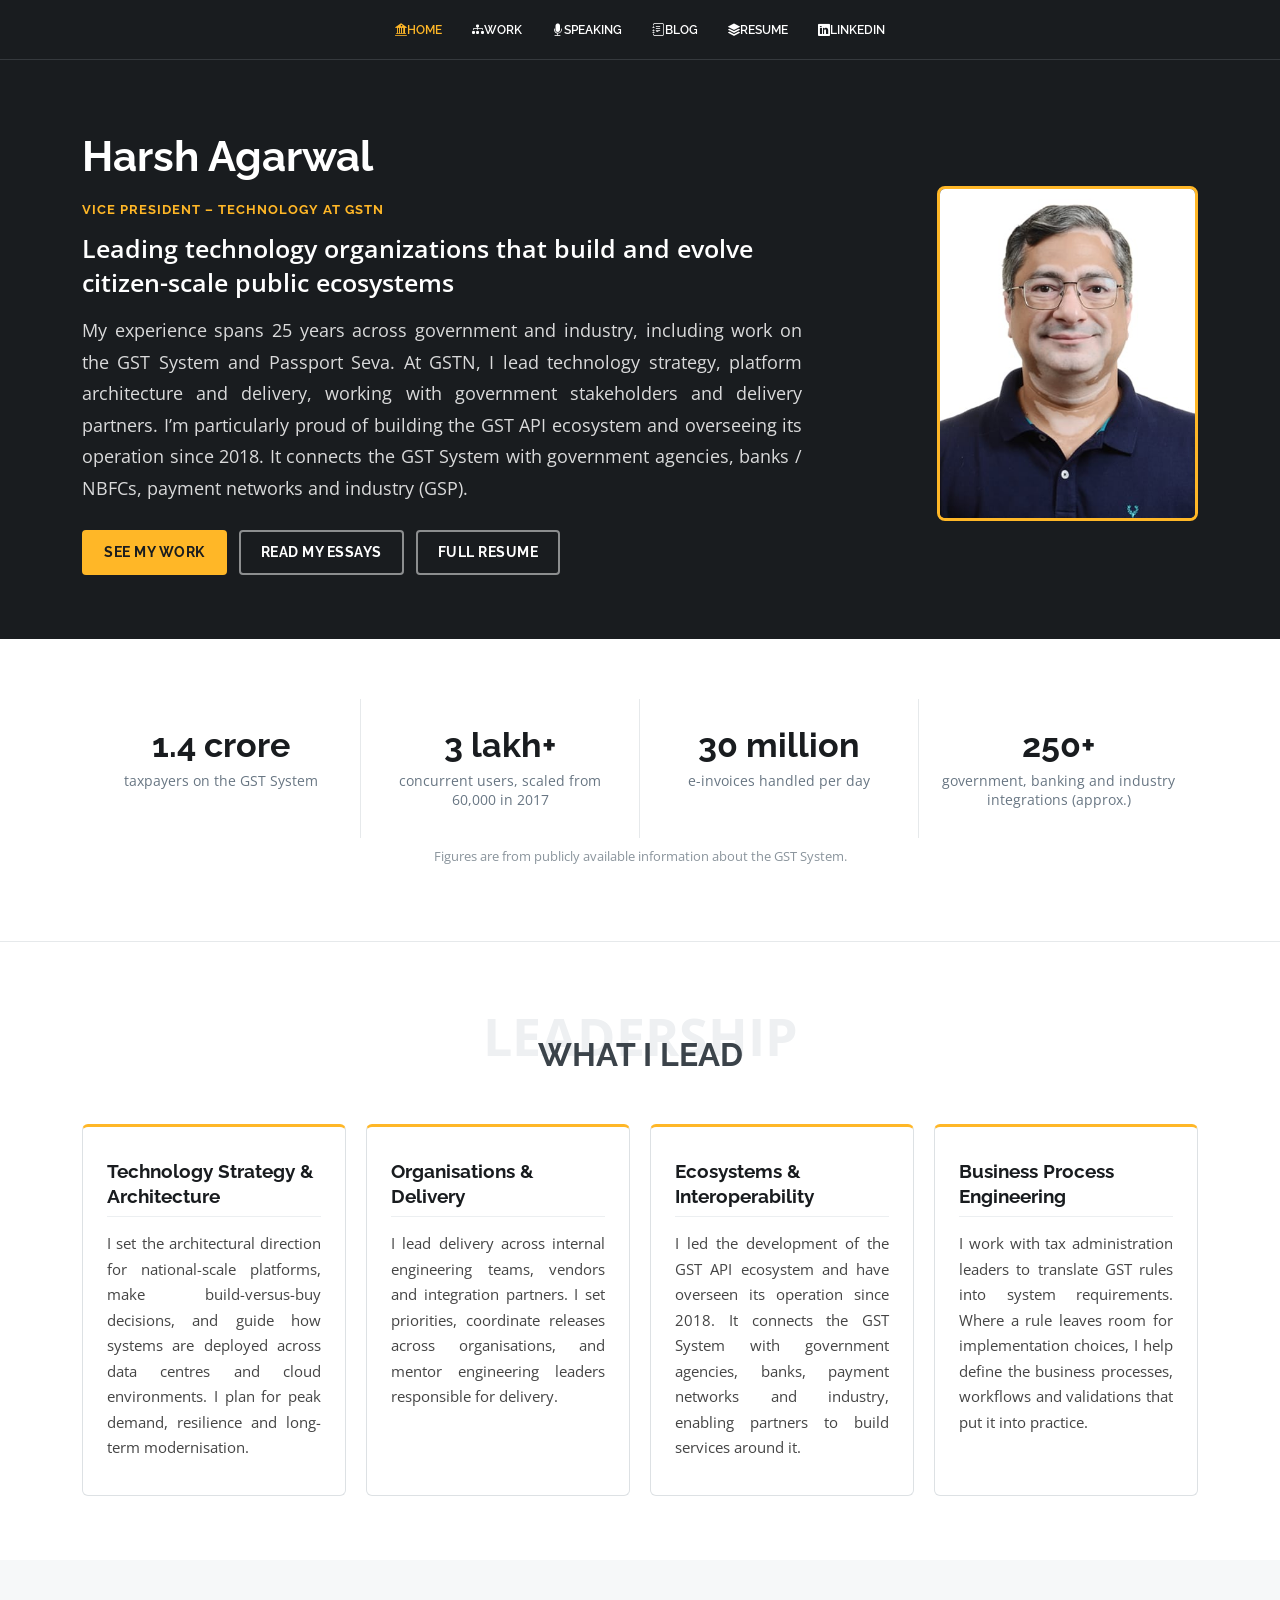
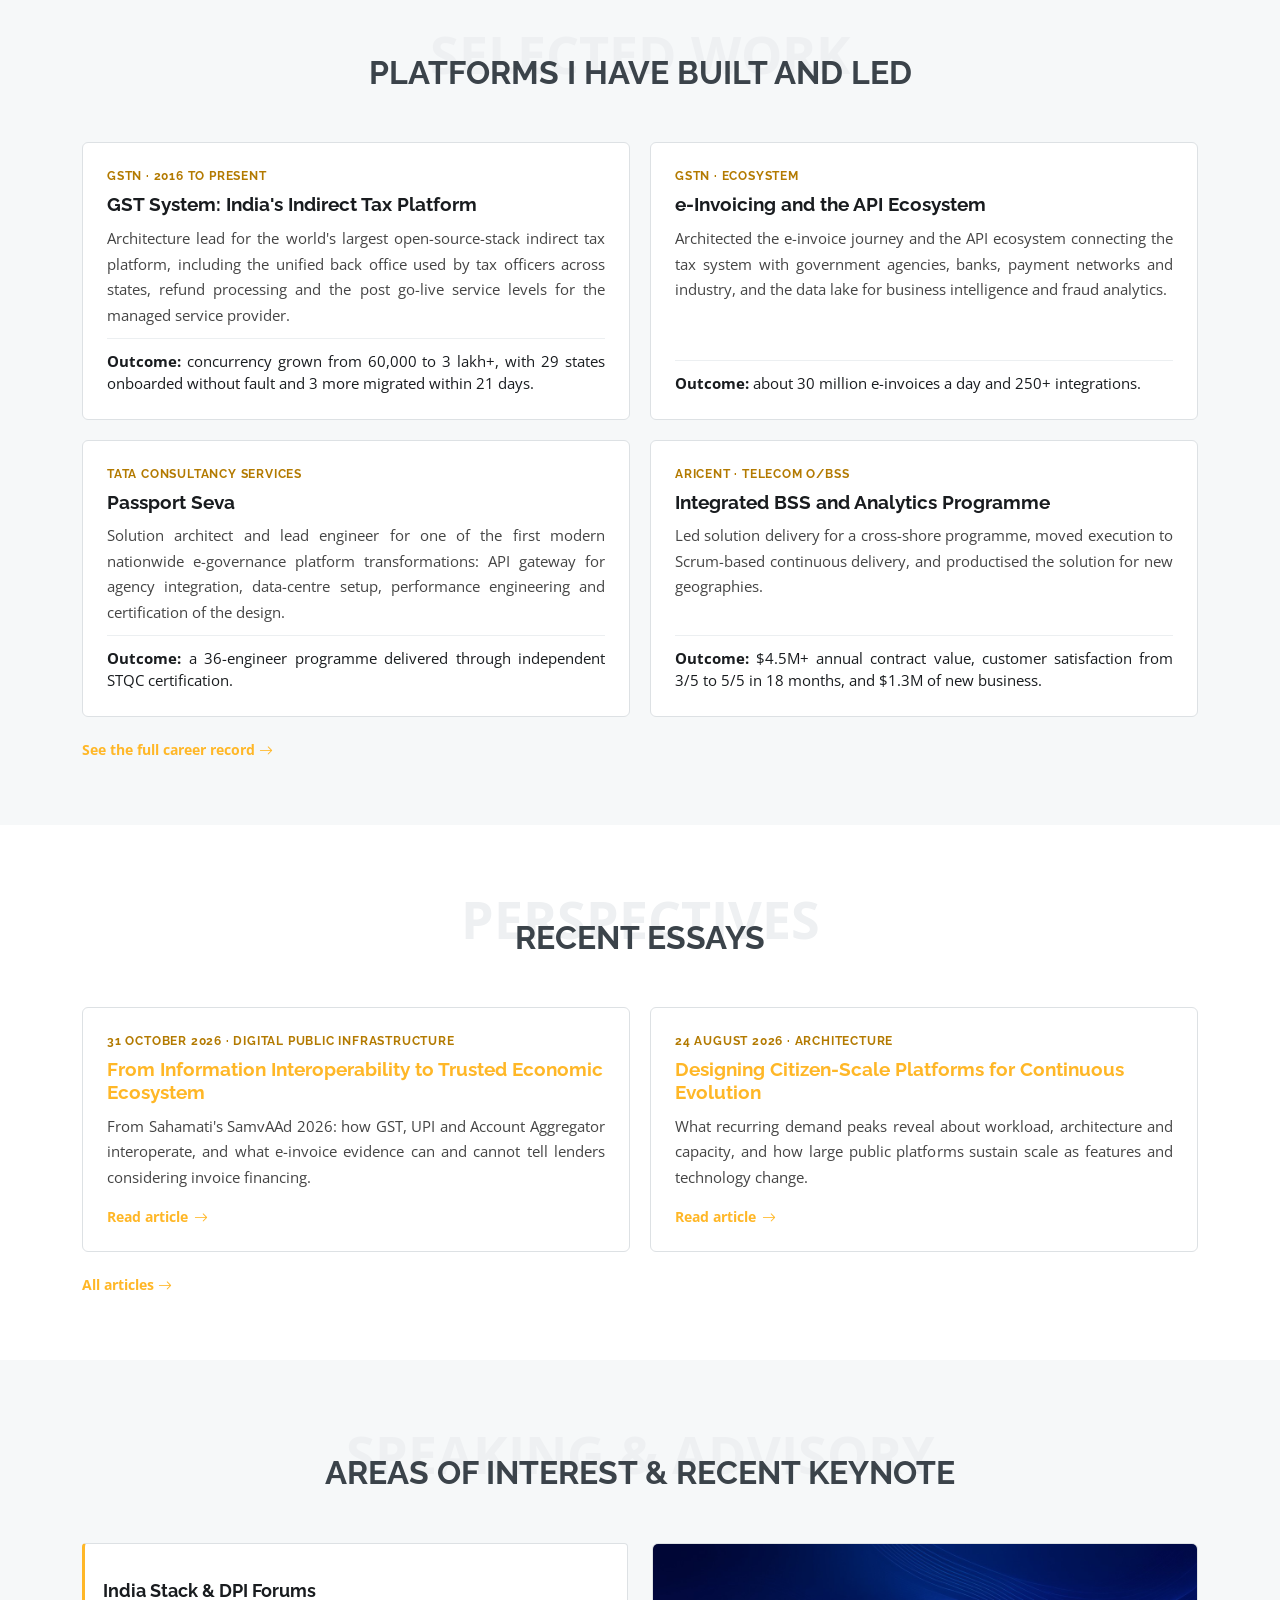
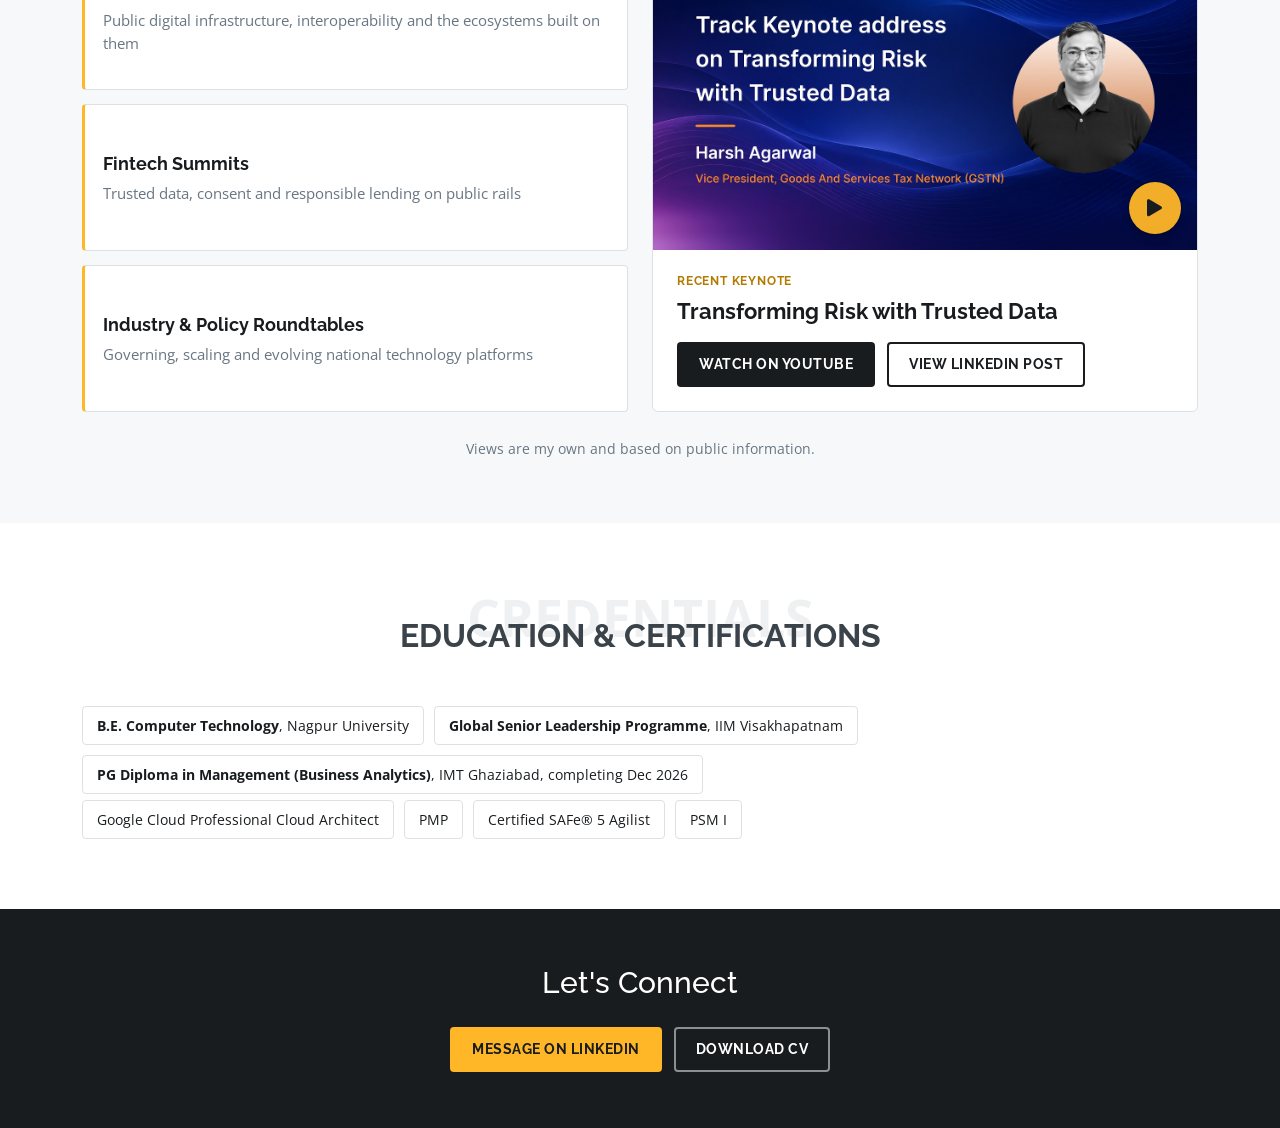
==== index.html @ e11f8b70 "Revise professional experience descriptions in index.html Updated the content in the HTML file to pr" ====
<!DOCTYPE html>
<html lang="en">

<head>
  <!-- Global site tag (gtag.js) - Google Analytics -->
  <script async src="https://www.googletagmanager.com/gtag/js?id=G-HFSNNCBM1D"></script>
  <script>
    window.dataLayer = window.dataLayer || [];
    function gtag(){dataLayer.push(arguments);}
    gtag('js', new Date());

    gtag('config', 'G-HFSNNCBM1D');
  </script>
  <meta name="google-site-verification" content="jV1hN1hH0EKO9pUUoB0-pTaVpTLdZjzAgl80Vk6x5x0" />
  <meta charset="utf-8">
  <meta content="width=device-width, initial-scale=1.0" name="viewport">

  <title>Harsh Agarwal | Citizen-Scale Technology Leadership</title>
  <meta name="description" content="Harsh Agarwal has 25 years of experience across government and industry and leads technology organizations that build and evolve citizen-scale public ecosystems.">
  <meta name="keywords" content="Harsh Agarwal, technology executive, CTO, CIO, digital public infrastructure architect, India DPI, GSTN, GST system, e-invoice, enterprise architecture, e-governance, fintech ecosystems, citizen scale platforms">
  <meta name="author" content="Harsh Agarwal">
  <meta name="robots" content="index, follow, max-image-preview:large">
  <meta name="googlebot" content="index, follow, max-image-preview:large">
  <meta name="application-name" content="Harsh Agarwal">
  <meta name="theme-color" content="#191c1f">
  <link rel="canonical" href="https://agrharsh.com/">
  <link rel="sitemap" type="application/xml" href="https://agrharsh.com/sitemap.xml">
  <meta property="og:type" content="profile">
  <meta property="og:site_name" content="Harsh Agarwal">
  <meta property="og:locale" content="en_IN">
  <meta property="og:title" content="Harsh Agarwal | Citizen-Scale Technology Leadership">
  <meta property="og:description" content="Harsh Agarwal has 25 years of experience across government and industry and leads technology organizations that build and evolve citizen-scale public ecosystems.">
  <meta property="og:url" content="https://agrharsh.com/">
  <meta property="og:image" content="https://agrharsh.com/assets/img/og-home.png">
  <meta property="og:image:secure_url" content="https://agrharsh.com/assets/img/og-home.png">
  <meta property="og:image:type" content="image/png">
  <meta property="og:image:width" content="1200">
  <meta property="og:image:height" content="630">
  <meta property="og:image:alt" content="Harsh Agarwal, technology executive and Digital Public Infrastructure architect">
  <meta property="profile:first_name" content="Harsh">
  <meta property="profile:last_name" content="Agarwal">
  <meta name="twitter:card" content="summary_large_image">
  <meta name="twitter:title" content="Harsh Agarwal | Citizen-Scale Technology Leadership">
  <meta name="twitter:description" content="Harsh Agarwal has 25 years of experience across government and industry and leads technology organizations that build and evolve citizen-scale public ecosystems.">
  <meta name="twitter:image" content="https://agrharsh.com/assets/img/og-home.png">
  <meta name="twitter:image:alt" content="Harsh Agarwal, technology executive and Digital Public Infrastructure architect">

  <!-- Favicons -->
  <link href="assets/img/favicon.ico" rel="icon">
  <link href="assets/img/apple-touch-icon.png" rel="apple-touch-icon">

  <!-- Google Fonts -->
  <link rel="preconnect" href="https://fonts.googleapis.com">
  <link rel="preconnect" href="https://fonts.gstatic.com" crossorigin>
  <link href="https://fonts.googleapis.com/css?family=Open+Sans:300,300i,400,400i,600,600i,700,700i|Raleway:300,300i,400,400i,500,500i,600,600i,700,700i" rel="stylesheet">

  <!-- Vendor CSS Files -->
  <link href="assets/vendor/bootstrap/css/bootstrap.min.css" rel="stylesheet">
  <link href="assets/vendor/bootstrap-icons/bootstrap-icons.css" rel="stylesheet">
  <link href="assets/vendor/boxicons/css/boxicons.min.css" rel="stylesheet">

  <!-- Main CSS -->
  <link href="assets/css/style.css?v=20261125" rel="stylesheet">
  <link href="assets/css/home.css?v=8" rel="stylesheet">
  <script type="application/ld+json">
    {
      "@context": "https://schema.org",
      "@graph": [
        {
          "@type": "WebSite",
          "@id": "https://agrharsh.com/#website",
          "url": "https://agrharsh.com/",
          "name": "Harsh Agarwal",
          "inLanguage": "en-IN",
          "publisher": { "@id": "https://agrharsh.com/#person" }
        },
        {
          "@type": "ProfilePage",
          "@id": "https://agrharsh.com/#profile",
          "url": "https://agrharsh.com/",
          "name": "Harsh Agarwal",
          "description": "Profile of Harsh Agarwal, a technology executive with 25 years of experience leading architecture, delivery and teams for citizen-scale Digital Public Infrastructure in India.",
          "dateModified": "2026-11-25",
          "inLanguage": "en-IN",
          "isPartOf": { "@id": "https://agrharsh.com/#website" },
          "mainEntity": { "@id": "https://agrharsh.com/#person" },
          "hasPart": [
            {
              "@type": "Blog",
              "@id": "https://agrharsh.com/blog/#blog",
              "url": "https://agrharsh.com/blog/",
              "name": "Harsh Agarwal Blog"
            },
            {
              "@type": "BlogPosting",
              "@id": "https://agrharsh.com/blog/articles/designing-citizen-scale-platforms-for-continuous-evolution.html#article",
              "url": "https://agrharsh.com/blog/articles/designing-citizen-scale-platforms-for-continuous-evolution.html",
              "headline": "Designing Citizen-Scale Platforms for Continuous Evolution",
              "datePublished": "2026-08-24"
            },
            {
              "@type": "BlogPosting",
              "@id": "https://agrharsh.com/blog/articles/from-information-interoperability-to-trusted-economic-ecosystem.html#article",
              "url": "https://agrharsh.com/blog/articles/from-information-interoperability-to-trusted-economic-ecosystem.html",
              "headline": "From Information Interoperability to Trusted Economic Ecosystem",
              "datePublished": "2026-10-31"
            }
          ]
        },
        {
          "@type": "Person",
          "@id": "https://agrharsh.com/#person",
          "name": "Harsh Agarwal",
          "url": "https://agrharsh.com/",
          "image": {
            "@type": "ImageObject",
            "url": "https://agrharsh.com/assets/img/me.jpeg",
            "width": 413,
            "height": 531,
            "caption": "Harsh Agarwal"
          },
          "description": "Technology executive with 25 years of experience leading architecture, delivery and teams for citizen-scale digital platforms across government and industry.",
          "jobTitle": "Vice President – Technology",
          "worksFor": {
            "@type": "Organization",
            "name": "Goods & Services Tax Network",
            "alternateName": "GSTN",
            "url": "https://www.gstn.org.in/"
          },
          "alumniOf": [
            { "@type": "CollegeOrUniversity", "name": "Nagpur University" },
            { "@type": "CollegeOrUniversity", "name": "Indian Institute of Management Visakhapatnam" },
            { "@type": "CollegeOrUniversity", "name": "IMT Ghaziabad" }
          ],
          "hasCredential": [
            {
              "@type": "EducationalOccupationalCredential",
              "name": "Google Cloud Professional Cloud Architect",
              "credentialCategory": "GCP Certification",
              "url": "https://www.credly.com/badges/0a3067a6-04e5-440b-b5cb-457e991f5842/public_url",
              "offeredBy": { "@type": "Organization", "name": "Google Cloud" }
            },
            {
              "@type": "EducationalOccupationalCredential",
              "name": "Project Management Professional (PMP)",
              "credentialCategory": "PMP",
              "url": "https://www.credly.com/badges/a3808356-f002-4a1e-8a4f-1cce9e197a80/public_url",
              "offeredBy": { "@type": "Organization", "name": "Project Management Institute" }
            },
            {
              "@type": "EducationalOccupationalCredential",
              "name": "Certified SAFe® 5 Agilist",
              "credentialCategory": "Agile Certification",
              "url": "https://www.credly.com/badges/f851118b-75d4-4549-b474-63e69c4ef5f3/public_url",
              "offeredBy": { "@type": "Organization", "name": "Scaled Agile, Inc." }
            },
            {
              "@type": "EducationalOccupationalCredential",
              "name": "Professional Scrum Master I (PSM I)",
              "credentialCategory": "Scrum Certification",
              "url": "https://www.credly.com/badges/6e5c15e1-1630-4870-baac-287c17f6ede9/public_url",
              "offeredBy": { "@type": "Organization", "name": "Scrum.org" }
            }
          ],
          "sameAs": [
            "https://www.linkedin.com/in/agrharsh"
          ],
          "knowsAbout": [
            "Digital Public Infrastructure",
            "India DPI",
            "Technology leadership",
            "Enterprise architecture",
            "e-Governance",
            "Citizen-scale platforms",
            "Enterprise interoperability",
            "GST system architecture",
            "e-Invoicing",
            "Account Aggregator and fintech ecosystems",
            "Government digital transformation",
            "API ecosystems",
            "Technical delivery leadership"
          ]
        }
      ]
    }
  </script>
</head>

<body class="hm-page hm-home">

  <!-- ======= Header ======= -->
  <header id="header" class="sticky-top d-flex justify-content-center align-items-center header-scrolled">
    <nav id="navbar" class="navbar" aria-label="Primary">
      <div class="hm-header-identity">
        <strong>Harsh Agarwal</strong>
        <span>Vice President &ndash; Technology at GSTN</span>
      </div>
      <button class="hm-menu-toggle" type="button" aria-label="Navigation menu" aria-controls="hm-menu-links" aria-expanded="false">
        <span class="bi bi-list" aria-hidden="true"></span>
      </button>
      <ul id="hm-menu-links">
        <li><a class="bi bi-bank2 nav-link scrollto" title="Home" href="#top">Home</a></li>
        <li><a class="bi bi-diagram-3-fill nav-link scrollto" title="Selected work" href="#work">Work</a></li>
        <li><a class="bi bi-mic-fill nav-link scrollto" title="Speaking and advisory" href="#speaking">Speaking</a></li>
        <li><a class="bi bi-journal-text nav-link" title="Articles" href="blog/">Blog</a></li>
        <li><a class="bi bi-stack nav-link" title="Full resume" href="resume/">Resume</a></li>
        <li><a class="bi bi-linkedin nav-link" title="LinkedIn Profile" href="https://www.linkedin.com/in/agrharsh" target="_blank" rel="noopener noreferrer">LinkedIn</a></li>
      </ul>
    </nav>
  </header>

  <main id="main">

    <!-- ======= Hero ======= -->
    <section id="top" class="hm-hero">
      <div class="container">
        <div class="hm-hero-grid">
          <div class="hm-identity">
            <h1>Harsh Agarwal</h1>
            <p class="hm-eyebrow">Vice President &ndash; Technology at GSTN</p>
          </div>
          <img class="hm-photo" src="assets/img/me.jpeg" width="413" height="531" alt="Harsh Agarwal, technology executive and enterprise architect">
          <div class="hm-hero-copy">
            <p class="hm-positioning">Leading technology organizations that build and evolve citizen-scale public ecosystems</p>
            <p class="hm-lead">
              My experience spans 25 years across government and industry, including work on the GST System and Passport Seva. 
              At GSTN, I lead technology strategy, platform architecture and delivery, working with government stakeholders and delivery partners. 
              I’m particularly proud of building the GST API ecosystem and overseeing its operation since 2018. 
              It connects the GST System with government agencies, banks / NBFCs, payment networks and industry (GSP).
            </p>
            <div class="hm-cta">
              <a class="hm-btn hm-btn-primary" href="#work">See my work</a>
              <a class="hm-btn hm-btn-ghost" href="blog/">Read my essays</a>
              <a class="hm-btn hm-btn-ghost" href="resume/">Full resume</a>
            </div>
          </div>
        </div>
      </div>
    </section>

    <!-- ======= Proof metrics ======= -->
    <section class="hm-metrics" aria-label="Scale of the platform">
      <div class="container">
        <div class="hm-metric"><strong>1.4 crore</strong><span>taxpayers on the GST System</span></div>
        <div class="hm-metric"><strong>3 lakh+</strong><span>concurrent users, scaled from 60,000 in 2017</span></div>
        <div class="hm-metric"><strong>30 million</strong><span>e-invoices handled per day</span></div>
        <div class="hm-metric"><strong>250+</strong><span>government, banking and industry integrations (approx.)</span></div>
      </div>
      <p class="hm-note">Figures are from publicly available information about the GST System.</p>
    </section>

    <!-- ======= What I lead ======= -->
    <section id="lead" class="hm-section">
      <div class="container">
        <div class="section-title">
          <span>Leadership</span>
          <h2>What I Lead</h2>
        </div>
        <div class="hm-grid hm-grid-4">
          <div class="hm-card hm-pillar">
            <h3>Technology Strategy &amp; Architecture</h3>
            <p>
              I set the architectural direction for national-scale platforms, make build-versus-buy decisions, and guide how systems are deployed across data centres and cloud environments. I plan for peak demand, resilience and long-term modernisation.
            </p>
          </div>
          <div class="hm-card hm-pillar">
            <h3>Organisations &amp; Delivery</h3>
            <p>
              I lead delivery across internal engineering teams, vendors and integration partners. I set priorities, coordinate releases across organisations, and mentor engineering leaders responsible for delivery.
            </p>
          </div>
          <div class="hm-card hm-pillar">
            <h3>Ecosystems &amp; Interoperability</h3>
            <p>
              I led the development of the GST API ecosystem and have overseen its operation since 2018. It connects the GST System with government agencies, banks, payment networks and industry, enabling partners to build services around it.
            </p>
          </div>
          <div class="hm-card hm-pillar">
            <h3>Business Process Engineering</h3>
            <p>
              I work with tax administration leaders to translate GST rules into system requirements. Where a rule leaves room for implementation choices, I help define the business processes, workflows and validations that put it into practice.
            </p>
          </div>
        </div>
      </div>
    </section>

    <!-- ======= Selected work ======= -->
    <section id="work" class="hm-section alt">
      <div class="container">
        <div class="section-title">
          <span>Selected Work</span>
          <h2>Platforms I Have Built and Led</h2>
        </div>
        <div class="hm-grid hm-grid-2">
          <article class="hm-card">
            <span class="hm-tag">GSTN &middot; 2016 to present</span>
            <h3>GST System: India's Indirect Tax Platform</h3>
            <p>Architecture lead for the world's largest open-source-stack indirect tax platform, including the unified back office used by tax officers across states, refund processing and the post go-live service levels for the managed service provider.</p>
            <div class="hm-outcome"><strong>Outcome:</strong> concurrency grown from 60,000 to 3 lakh+, with 29 states onboarded without fault and 3 more migrated within 21 days.</div>
          </article>
          <article class="hm-card">
            <span class="hm-tag">GSTN &middot; Ecosystem</span>
            <h3>e-Invoicing and the API Ecosystem</h3>
            <p>Architected the e-invoice journey and the API ecosystem connecting the tax system with government agencies, banks, payment networks and industry, and the data lake for business intelligence and fraud analytics.</p>
            <div class="hm-outcome"><strong>Outcome:</strong> about 30 million e-invoices a day and 250+ integrations.</div>
          </article>
          <article class="hm-card">
            <span class="hm-tag">Tata Consultancy Services</span>
            <h3>Passport Seva</h3>
            <p>Solution architect and lead engineer for one of the first modern nationwide e-governance platform transformations: API gateway for agency integration, data-centre setup, performance engineering and certification of the design.</p>
            <div class="hm-outcome"><strong>Outcome:</strong> a 36-engineer programme delivered through independent STQC certification.</div>
          </article>
          <article class="hm-card">
            <span class="hm-tag">Aricent &middot; Telecom O/BSS</span>
            <h3>Integrated BSS and Analytics Programme</h3>
            <p>Led solution delivery for a cross-shore programme, moved execution to Scrum-based continuous delivery, and productised the solution for new geographies.</p>
            <div class="hm-outcome"><strong>Outcome:</strong> $4.5M+ annual contract value, customer satisfaction from 3/5 to 5/5 in 18 months, and $1.3M of new business.</div>
          </article>
        </div>
        <a class="hm-more" href="resume/">See the full career record <i class="bi bi-arrow-right"></i></a>
      </div>
    </section>

    <!-- ======= Perspectives ======= -->
    <section id="perspectives" class="hm-section">
      <div class="container">
        <div class="section-title">
          <span>Perspectives</span>
          <h2>Recent Essays</h2>
        </div>
        <div class="hm-grid hm-grid-2">
          <article class="hm-card">
            <span class="hm-tag">31 October 2026 &middot; Digital Public Infrastructure</span>
            <h3><a href="blog/articles/from-information-interoperability-to-trusted-economic-ecosystem.html">From Information Interoperability to Trusted Economic Ecosystem</a></h3>
            <p>From Sahamati's SamvAAd 2026: how GST, UPI and Account Aggregator interoperate, and what e-invoice evidence can and cannot tell lenders considering invoice financing.</p>
            <a class="blog-read-more" href="blog/articles/from-information-interoperability-to-trusted-economic-ecosystem.html" aria-label="Read From Information Interoperability to Trusted Economic Ecosystem">Read article <i class="bi bi-arrow-right"></i></a>
          </article>
          <article class="hm-card">
            <span class="hm-tag">24 August 2026 &middot; Architecture</span>
            <h3><a href="blog/articles/designing-citizen-scale-platforms-for-continuous-evolution.html">Designing Citizen-Scale Platforms for Continuous Evolution</a></h3>
            <p>What recurring demand peaks reveal about workload, architecture and capacity, and how large public platforms sustain scale as features and technology change.</p>
            <a class="blog-read-more" href="blog/articles/designing-citizen-scale-platforms-for-continuous-evolution.html" aria-label="Read Designing Citizen-Scale Platforms for Continuous Evolution">Read article <i class="bi bi-arrow-right"></i></a>
          </article>
        </div>
        <a class="hm-more" href="blog/">All articles <i class="bi bi-arrow-right"></i></a>
      </div>
    </section>

    <!-- ======= Speaking ======= -->
    <section id="speaking" class="hm-section alt">
      <div class="container">
        <div class="section-title">
          <span>Speaking &amp; Advisory</span>
          <h2>Areas of Interest &amp; Recent Keynote</h2>
        </div>
        <div class="row hm-speak-row">
          <div class="col-lg-6 mb-4 mb-lg-0">
            <ul class="hm-topics">
              <li><strong>India Stack &amp; DPI Forums</strong><small>Public digital infrastructure, interoperability and the ecosystems built on them</small></li>
              <li><strong>Fintech Summits</strong><small>Trusted data, consent and responsible lending on public rails</small></li>
              <li><strong>Industry &amp; Policy Roundtables</strong><small>Governing, scaling and evolving national technology platforms</small></li>
            </ul>
          </div>
          <div class="col-lg-6">
            <article class="hm-feature">
              <a class="hm-feature-thumb" href="https://youtu.be/COU5Mw4KwME" target="_blank" rel="noopener noreferrer" aria-label="Watch the keynote on YouTube">
                <img src="assets/img/keynote-transforming-risk-trusted-data.jpg" width="1280" height="720" loading="lazy" alt="Track keynote address on Transforming Risk with Trusted Data, Harsh Agarwal, Vice President, GSTN">
                <span class="hm-play" aria-hidden="true"><i class="bi bi-play-fill"></i></span>
              </a>
              <div class="hm-feature-body">
                <span class="hm-tag">Recent Keynote</span>
                <h3>Transforming Risk with Trusted Data</h3>
                <div class="hm-cta hm-cta-left">
                  <a class="hm-btn hm-btn-dark" href="https://youtu.be/COU5Mw4KwME" target="_blank" rel="noopener noreferrer">Watch on YouTube</a>
                  <a class="hm-btn hm-btn-outline" href="https://lnkd.in/p/gJVEFADy" target="_blank" rel="noopener noreferrer">View LinkedIn Post</a>
                </div>
              </div>
            </article>
          </div>
        </div>
        <p class="hm-disclaimer">Views are my own and based on public information.</p>
      </div>
    </section>

    <!-- ======= Credentials ======= -->
    <section id="credentials" class="hm-section">
      <div class="container">
        <div class="section-title">
          <span>Credentials</span>
          <h2>Education &amp; Certifications</h2>
        </div>
        <ul class="hm-creds">
          <li><span><strong>B.E. Computer Technology</strong>, Nagpur University</span></li>
          <li><span><strong>Global Senior Leadership Programme</strong>, IIM Visakhapatnam</span></li>
          <li><span><strong>PG Diploma in Management (Business Analytics)</strong>, IMT Ghaziabad, completing Dec 2026</span></li>
        </ul>
        <ul class="hm-creds">
          <li><a href="https://www.credly.com/badges/0a3067a6-04e5-440b-b5cb-457e991f5842/public_url" target="_blank" rel="noopener noreferrer">Google Cloud Professional Cloud Architect</a></li>
          <li><a href="https://www.credly.com/badges/a3808356-f002-4a1e-8a4f-1cce9e197a80/public_url" target="_blank" rel="noopener noreferrer">PMP</a></li>
          <li><a href="https://www.credly.com/badges/f851118b-75d4-4549-b474-63e69c4ef5f3/public_url" target="_blank" rel="noopener noreferrer">Certified SAFe&reg; 5 Agilist</a></li>
          <li><a href="https://www.credly.com/badges/6e5c15e1-1630-4870-baac-287c17f6ede9/public_url" target="_blank" rel="noopener noreferrer">PSM I</a></li>
        </ul>
      </div>
    </section>

    <!-- ======= Connect ======= -->
    <section id="connect" class="hm-connect">
      <div class="container">
        <h2>Let's Connect</h2>
        <div class="hm-cta">
          <a class="hm-btn hm-btn-primary" href="https://www.linkedin.com/in/agrharsh" target="_blank" rel="noopener noreferrer">Message on LinkedIn</a>
          <a class="hm-btn hm-btn-ghost" href="assets/Harsh_Agarwal.pdf" download>Download CV</a>
        </div>
      </div>
    </section>

  </main>

  <a href="#" class="back-to-top d-flex align-items-center justify-content-center"><i class="bi bi-arrow-up-short"></i></a>

  <script src="assets/vendor/bootstrap/js/bootstrap.bundle.min.js"></script>
  <script src="assets/js/main.js?v=4"></script>

</body>

</html>
---- assets/css/style.css ----
/**
* Template Name: Laura - v4.5.0
* Template URL: https://bootstrapmade.com/laura-free-creative-bootstrap-theme/
* Author: BootstrapMade.com
* License: https://bootstrapmade.com/license/
*/

/*--------------------------------------------------------------
# General
--------------------------------------------------------------*/
body {
  font-family: "Open Sans", sans-serif;
  color: #444444;
}

a {
  color: #ffb727;
  text-decoration: none;
}

a:hover {
  color: #ffc85a;
  text-decoration: none;
}

h1, h2, h3, h4, h5, h6 {
  font-family: "Raleway", sans-serif;
}

/*--------------------------------------------------------------
# Back to top button
--------------------------------------------------------------*/
.back-to-top {
  position: fixed;
  visibility: hidden;
  opacity: 0;
  right: 15px;
  bottom: 15px;
  z-index: 996;
  background: #ffb727;
  width: 40px;
  height: 40px;
  border-radius: 4px;
  transition: all 0.4s;
}
.back-to-top i {
  font-size: 28px;
  color: #fff;
  line-height: 0;
}
.back-to-top:hover {
  background: #ffc550;
  color: #fff;
}
.back-to-top.active {
  visibility: visible;
  opacity: 1;
}

/*--------------------------------------------------------------
# Header
--------------------------------------------------------------*/
#header {
  z-index: 997;
  transition: all 0.5s;
  height: 80px;
  background: rgba(25, 28, 31, 0.8);
}
#header.header-transparent {
  background: transparent;
}
#header.header-scrolled {
  height: 60px;
  background: rgba(25, 28, 31, 0.8);
}

/*--------------------------------------------------------------
# Navigation Menu
--------------------------------------------------------------*/
/**
* Desktop Navigation
*/
.navbar {
  padding: 0;
}
.navbar ul {
  margin: 0;
  padding: 0;
  display: flex;
  list-style: none;
  align-items: center;
}
.navbar li {
  position: relative;
}
.navbar a, .navbar a:focus {
  display: flex;
  align-items: center;
  justify-content: space-between;
  padding: 10px 15px;
  color: #fff;
  white-space: nowrap;
  transition: 0.3s;
  font-size: 12px;
  font-family: "Raleway", sans-serif;
  text-transform: uppercase;
  font-weight: 600;
  letter-spacing: 1px;
}
.navbar a i, .navbar a:focus i {
  font-size: 12px;
  line-height: 0;
  margin-left: 5px;
}
.navbar a:hover, .navbar .active, .navbar .active:focus, .navbar li:hover > a {
  color: #ffb727;
}
.navbar .dropdown ul {
  display: block;
  position: absolute;
  left: 14px;
  top: calc(100% + 30px);
  margin: 0;
  padding: 10px 0;
  z-index: 99;
  opacity: 0;
  visibility: hidden;
  background: #fff;
  box-shadow: 0px 0px 30px rgba(127, 137, 161, 0.25);
  transition: 0.3s;
  border-radius: 4px;
}
.navbar .dropdown ul li {
  min-width: 200px;
}
.navbar .dropdown ul a {
  padding: 10px 20px;
  font-size: 14px;
  text-transform: none;
  font-weight: 400;
  color: #3b434a;
  letter-spacing: 1px;
}
.navbar .dropdown ul a i {
  font-size: 12px;
}
.navbar .dropdown ul a:hover, .navbar .dropdown ul .active:hover, .navbar .dropdown ul li:hover > a {
  color: #ffb727;
}
.navbar .dropdown:hover > ul {
  opacity: 1;
  top: 100%;
  visibility: visible;
}
.navbar .dropdown .dropdown ul {
  top: 0;
  left: calc(100% - 30px);
  visibility: hidden;
}
.navbar .dropdown .dropdown:hover > ul {
  opacity: 1;
  top: 0;
  left: 100%;
  visibility: visible;
}
@media (max-width: 1366px) {
  .navbar .dropdown .dropdown ul {
    left: -90%;
  }
  .navbar .dropdown .dropdown:hover > ul {
    left: -100%;
  }
}

/**
* Mobile Navigation
*/
.mobile-nav-toggle {
  color: #fff;
  font-size: 28px;
  cursor: pointer;
  display: none;
  line-height: 0;
  transition: 0.5s;
}

@media (max-width: 991px) {
  .mobile-nav-toggle {
    display: block;
  }

  .navbar ul {
    display: none;
  }
}
.navbar-mobile {
  position: fixed;
  overflow: hidden;
  top: 0;
  right: 0;
  left: 0;
  bottom: 0;
  background: rgba(36, 41, 46, 0.9);
  transition: 0.3s;
  z-index: 999;
}
.navbar-mobile .mobile-nav-toggle {
  position: absolute;
  top: 15px;
  right: 15px;
}
.navbar-mobile ul {
  display: block;
  position: absolute;
  top: 55px;
  right: 15px;
  bottom: 15px;
  left: 15px;
  padding: 10px 0;
  border-radius: 10px;
  background-color: #fff;
  overflow-y: auto;
  transition: 0.3s;
}
.navbar-mobile a, .navbar-mobile a:focus {
  padding: 10px 20px;
  font-size: 14px;
  color: #3b434a;
}
.navbar-mobile a:hover, .navbar-mobile .active, .navbar-mobile li:hover > a {
  color: #ffb727;
}
.navbar-mobile .getstarted, .navbar-mobile .getstarted:focus {
  margin: 15px;
}
.navbar-mobile .dropdown ul {
  position: static;
  display: none;
  margin: 10px 20px;
  padding: 10px 0;
  z-index: 99;
  opacity: 1;
  visibility: visible;
  background: #fff;
  box-shadow: 0px 0px 30px rgba(127, 137, 161, 0.25);
}
.navbar-mobile .dropdown ul li {
  min-width: 200px;
}
.navbar-mobile .dropdown ul a {
  padding: 10px 20px;
}
.navbar-mobile .dropdown ul a i {
  font-size: 12px;
}
.navbar-mobile .dropdown ul a:hover, .navbar-mobile .dropdown ul .active:hover, .navbar-mobile .dropdown ul li:hover > a {
  color: #ffb727;
}
.navbar-mobile .dropdown > .dropdown-active {
  display: block;
}

/*--------------------------------------------------------------
# Hero Section
--------------------------------------------------------------*/
#hero {
  width: 100%;
  height: 100vh;
  background: url("../img/hero-bg.jpg") top right;
  background-size: cover;
  position: relative;
}
#hero:before {
  content: "";
  background: rgba(0, 0, 0, 0.65);
  position: absolute;
  bottom: 0;
  top: 0;
  left: 0;
  right: 0;
}
#hero .hero-container {
  position: absolute;
  bottom: 0;
  top: 0;
  left: 0;
  right: 0;
  display: flex;
  justify-content: center;
  align-items: center;
  flex-direction: column;
  padding: 0 15px;
}
#hero h1 {
  margin: 0 0 10px 0;
  font-size: 64px;
  font-family: "Satisfy", serif;
  color: #fff;
}
#hero h2 {
  color: #eee;
  margin-bottom: 50px;
  font-size: 13px;
  font-weight: 500;
  letter-spacing: 1px;
  text-transform: uppercase;
}
#hero .btn-scroll {
  transition: 0.4s;
  color: rgba(255, 255, 255, 0.6);
  animation: up-down 1s ease-in-out infinite alternate-reverse both;
}
#hero .btn-scroll i {
  font-size: 48px;
}
#hero .btn-scroll:hover {
  color: #ffb727;
}
@media (min-width: 1024px) {
  #hero {
    background-attachment: fixed;
  }
}
@media (max-width: 575px) {
  #hero h1 {
    font-size: 40px;
  }
  #hero h2 {
    text-align: center;
    margin-bottom: 30px;
  }
  .resume-item-1 {
    padding: 0px 10px 0px 7px!important;
        padding-bottom: 0px;
    margin-top: 5px!important;
}
.navbar{position:absolute !important;}
.navbar-mobile{top: -210px!important;}
}

@-webkit-keyframes up-down {
  0% {
    transform: translateY(5px);
  }
  100% {
    transform: translateY(-5px);
  }
}

@keyframes up-down {
  0% {
    transform: translateY(5px);
  }
  100% {
    transform: translateY(-5px);
  }
}
/*--------------------------------------------------------------
# Sections General
--------------------------------------------------------------*/
section {
  padding: 60px 0;
}

.section-bg {
  background-color: white;
}

.section-title {
  text-align: center;
  padding: 30px 0;
  position: relative;
}
.section-title h2 {
  font-size: 32px;
  font-weight: 700;
  text-transform: uppercase;
  margin-bottom: 20px;
  padding-bottom: 0;
  color: #3b434a;
  position: relative;
  z-index: 2;
}
.section-title span {
  position: absolute;
  top: 30px;
  color: #eef0f2;
  left: 0;
  right: 0;
  z-index: 1;
  font-weight: 700;
  font-size: 52px;
  text-transform: uppercase;
  line-height: 0;
}
.section-title p {
  margin-bottom: 0;
  position: relative;
  z-index: 2;
}
@media (max-width: 575px) {
  .section-title h2 {
    font-size: 28px;
    margin-bottom: 15px;
  }
  .section-title span {
    font-size: 38px;
  }
}

/*--------------------------------------------------------------
# Breadcrumbs
--------------------------------------------------------------*/
.breadcrumbs {
  padding: 20px 0;
  background-color: #f4f5f6;
  min-height: 40px;
  margin-top: 78px;
}
@media (max-width: 992px) {
  .breadcrumbs {
    margin-top: 60px;
  }
}
.breadcrumbs h2 {
  font-size: 24px;
  font-weight: 300;
  margin: 0;
}
@media (max-width: 992px) {
  .breadcrumbs h2 {
    margin: 0 0 10px 0;
  }
}
.breadcrumbs ol {
  display: flex;
  flex-wrap: wrap;
  list-style: none;
  padding: 0;
  margin: 0;
  font-size: 14px;
}
.breadcrumbs ol li + li {
  padding-left: 10px;
}
.breadcrumbs ol li + li::before {
  display: inline-block;
  padding-right: 10px;
  color: #6c757d;
  content: "/";
}
@media (max-width: 768px) {
  .breadcrumbs .d-flex {
    display: block !important;
  }
  .breadcrumbs ol {
    display: block;
  }
  .breadcrumbs ol li {
    display: inline-block;
  }
}

/*--------------------------------------------------------------
# About Me
--------------------------------------------------------------*/
.about .content h3 {
  font-weight: 700;
  font-size: 26px;
  color: #3b434a;
  text-transform: uppercase;
}
.about .content ul {
  list-style: none;
  padding: 0;
}
.about .content ul li {
  margin-bottom: 20px;
  display: flex;
  align-items: center;
}
.about .content ul strong {
  margin-right: 10px;
}
.about .content ul i {
  font-size: 16px;
  margin-right: 5px;
  color: #ffb727;
  line-height: 0;
}
.about .content p:last-child {
  margin-bottom: 0;
}
.about .content .count-box {
  width: 100%;
}
.about .content .count-box i {
  display: block;
  font-size: 36px;
  color: #ffb727;
  float: left;
  line-height: 0;
}
.about .content .count-box span {
  font-size: 36px;
  line-height: 30px;
  display: block;
  font-weight: 700;
  color: #3b434a;
  margin-left: 50px;
}
.about .content .count-box p {
  padding: 15px 0 0 0;
  margin: 0 0 0 50px;
  font-family: "Raleway", sans-serif;
  font-size: 14px;
  color: #5d6a75;
}
.about .content .count-box a {
  font-weight: 600;
  display: block;
  margin-top: 20px;
  color: #5d6a75;
  font-size: 15px;
  font-family: "Satisfy", serif;
  transition: ease-in-out 0.3s;
}
.about .content .count-box a:hover {
  color: #82909c;
}
.about .image {
  background: url("../img/me.jpeg") center center no-repeat;
  background-size: cover;
  min-height: 500px;
}

/*--------------------------------------------------------------
# My Resume
--------------------------------------------------------------*/
.resume .resume-title {
  font-size: 26px;
  font-weight: 700;
  margin-top: 20px;
  margin-bottom: 20px;
  color: #3b434a;
}
.resume .resume-item {
  padding: 0 0 20px 20px;
  margin-top: -2px;
  border-left: 2px solid #82909c;
  position: relative;
}
.resume .resume-item h4 {
  line-height: 18px;
  font-size: 16px;
  font-weight: 700;
  text-transform: uppercase;
  color: #ffb727;
  margin-bottom: 10px;
}
.resume .resume-item h5 {
  font-size: 16px;
  background: #eef0f2;
  padding: 5px 15px;
  display: inline-block;
  font-weight: 600;
  margin-bottom: 10px;
}
.resume .resume-item ul {
  padding-left: 20px;
}
.resume .resume-item ul li {
  padding-bottom: 10px;
}
.resume .resume-item:last-child {
  padding-bottom: 0;
}
.resume .resume-item::before {
  content: "";
  position: absolute;
  width: 16px;
  height: 16px;
  border-radius: 50px;
  left: -9px;
  top: 0;
  background: #fff;
  border: 2px solid #82909c;
}

/* ---- STAND ALONE RESUME ITEM ----*/
.resume-title {
  font-size: 26px;
  font-weight: 700;
  margin-top: 20px;
  margin-bottom: 20px;
  color: #3b434a;
}
.resume-item-1 {
  padding: 0 0 20px 20px;
  margin-top: -2px;
}
.resume-item-1 h4 {
  line-height: 18px;
  font-size: 16px;
  font-weight: 700;
  text-transform: uppercase;
  color: #ffb727;
  margin-bottom: 10px;
}
.resume-item-1 h5 {
  font-size: 16px;
  background: #eef0f2;
  padding: 5px 15px;
  display: inline-block;
  font-weight: 600;
  margin-bottom: 10px;
}
.resume-item-1 label {
  font-size: 14px;
  background: #eef0f2;
  padding: 5px 15px;
  display: inline-block;
  font-weight: 600;
}
.resume-item-1 h6 {
  font-size: 14px;
  background: #eef0f2;
  padding: 5px 15px;
  display: inline-block;
  font-weight: 600;
  margin-bottom: 10px;
}
.about .content .resume-item-1 ul,
.resume-item-1 ul {
  list-style: none;
  margin: 0 0 16px 0;
  padding-left: 0;
}
.about .content .resume-item-1 ul li,
.resume-item-1 ul li {
  align-items: initial;
  display: block;
  margin-bottom: 0 !important;
  padding-bottom: 0 !important;
}
.resume-item-1:last-child {
  padding-bottom: 0;
}
.resume-item-1::before {
  content: "";
  position: absolute;
  width: 16px;
  height: 16px;
  border-radius: 50px;
  left: -9px;
  top: 0;
  background: #fff;
 /*border: 2px solid #82909c;*/
}

/* ---- END STAND ALONE RESUME ITEM ---- */

/*--------------------------------------------------------------
# Latest Article
--------------------------------------------------------------*/
.latest-article {
  background: #f7f8f9;
  border-bottom: 1px solid #eef0f2;
  border-top: 1px solid #eef0f2;
  padding: 34px 0 52px 0;
}

.latest-article .section-title {
  padding: 18px 0 26px 0;
}

.latest-article-card {
  background: #fff;
  border: 1px solid #dde1e4;
  border-left: 4px solid #ffb727;
  border-radius: 6px;
  margin: 0 auto;
  max-width: 920px;
  padding: 24px 26px;
}

.latest-article-meta {
  align-items: center;
  color: #687683;
  display: flex;
  flex-wrap: wrap;
  font-size: 13px;
  font-weight: 700;
  gap: 10px;
  margin-bottom: 10px;
  text-transform: uppercase;
}

.latest-article-meta time {
  display: inline-block;
}

.latest-article-meta span {
  background: #eef0f2;
  border-radius: 4px;
  padding: 5px 9px;
}

.latest-article-card h3 {
  font-size: 24px;
  font-weight: 700;
  letter-spacing: 0;
  line-height: 1.35;
  margin: 0 0 12px 0;
}

.latest-article-card h3 a {
  color: #3b434a;
}

.latest-article-card h3 a:hover {
  color: #ffb727;
}

.latest-article-card p {
  color: #5d6a75;
  font-size: 16px;
  line-height: 1.8;
  margin: 0 0 18px 0;
}

.latest-article-actions {
  align-items: center;
  display: flex;
  flex-wrap: wrap;
  gap: 18px;
}

.latest-article-all {
  color: #687683;
  font-size: 14px;
  font-weight: 700;
}

.latest-article-all:hover {
  color: #ffb727;
}

@media (max-width: 768px) {
  .latest-article {
    padding: 28px 0 42px 0;
  }

  .latest-article-card {
    padding: 22px;
  }

  .latest-article-card h3 {
    font-size: 21px;
  }

  .latest-article-actions {
    align-items: flex-start;
    flex-direction: column;
    gap: 12px;
  }
}

/*--------------------------------------------------------------
# My Services
--------------------------------------------------------------*/
.services .icon-box {
  padding: 30px;
  position: relative;
  overflow: hidden;
  background: #fff;
  box-shadow: 0 10px 29px 0 rgba(68, 88, 144, 0.1);
  transition: all 0.3s ease-in-out;
  text-align: center;
  border: 1px solid #fff;
}
.services .icon {
  margin: 0 auto 20px auto;
  padding-top: 17px;
  display: inline-block;
  text-align: center;
  border-radius: 50%;
  width: 72px;
  height: 72px;
  background: #fff4df;
}
.services .icon i {
  font-size: 36px;
  line-height: 1;
  color: #ffb727;
}
.services .title {
  font-weight: 700;
  margin-bottom: 15px;
  font-size: 18px;
}
.services .title a {
  color: #111;
  transition: 0.3s;
}
.services .description {
  font-size: 15px;
  line-height: 28px;
  margin-bottom: 0;
}
.services .icon-box:hover {
  border-color: #ffb727;
}
.services .icon-box:hover .title a {
  color: #ffb727;
}

/*--------------------------------------------------------------
# Pricing
--------------------------------------------------------------*/
.pricing .box {
  padding: 20px;
  background: #fff;
  text-align: center;
  box-shadow: 0px 0px 4px rgba(0, 0, 0, 0.12);
  border-radius: 5px;
  position: relative;
  overflow: hidden;
}
.pricing h3 {
  font-weight: 400;
  margin: -20px -20px 20px -20px;
  padding: 20px 15px;
  font-size: 16px;
  font-weight: 600;
  color: #777777;
  background: #f8f8f8;
}
.pricing h4 {
  font-size: 36px;
  color: #ffb727;
  font-weight: 600;
  font-family: "Open Sans", sans-serif;
  margin-bottom: 20px;
}
.pricing h4 sup {
  font-size: 20px;
  top: -12px;
  left: -3px;
}
.pricing h4 span {
  color: #bababa;
  font-size: 16px;
  font-weight: 300;
}
.pricing ul {
  padding: 0;
  list-style: none;
  color: #444444;
  text-align: center;
  line-height: 20px;
  font-size: 14px;
}
.pricing ul li {
  padding-bottom: 16px;
}
.pricing ul i {
  color: #ffb727;
  font-size: 18px;
  padding-right: 4px;
}
.pricing ul .na {
  color: #ccc;
  text-decoration: line-through;
}
.pricing .btn-wrap {
  margin: 20px -20px -20px -20px;
  padding: 20px 15px;
  background: #f8f8f8;
  text-align: center;
}
.pricing .btn-buy {
  background: #ffb727;
  display: inline-block;
  padding: 8px 35px;
  border-radius: 4px;
  color: #fff;
  transition: none;
  font-size: 14px;
  font-weight: 400;
  font-family: "Raleway", sans-serif;
  font-weight: 600;
  transition: 0.3s;
}
.pricing .btn-buy:hover {
  background: #ffc85a;
}
.pricing .featured h3 {
  color: #fff;
  background: #ffb727;
}
.pricing .advanced {
  width: 200px;
  position: absolute;
  top: 18px;
  right: -68px;
  transform: rotate(45deg);
  z-index: 1;
  font-size: 14px;
  padding: 1px 0 3px 0;
  background: #ffb727;
  color: #fff;
}

/*--------------------------------------------------------------
# Contact Me
--------------------------------------------------------------*/
.contact .info-box {
  color: #444444;
  text-align: center;
  box-shadow: 0 0 30px rgba(214, 215, 216, 0.6);
  padding: 20px 0 30px 0;
}
.contact .info-box i.bx {
  font-size: 24px;
  color: #ffb727;
  border-radius: 50%;
  padding: 15px;
  background: #fff6e4;
}
.contact .info-box h3 {
  font-size: 20px;
  color: #777777;
  font-weight: 700;
  margin: 10px 0;
}
.contact .info-box p {
  padding: 0;
  line-height: 24px;
  font-size: 14px;
  margin-bottom: 0;
}
.contact .social-links {
  margin-top: 15px;
  display: flex;
  justify-content: center;
}
.contact .social-links a {
  font-size: 18px;
  display: inline-block;
  color: #687683;
  line-height: 1;
  margin: 0 8px;
  transition: 0.3s;
  padding: 14px;
  border-radius: 50px;
  border: 1px solid #dde1e4;
}
.contact .social-links a:hover {
  color: #fff;
  border-color: #ffb727;
  background: #ffb727;
}

/*--------------------------------------------------------------
# Footer
--------------------------------------------------------------*/
#footer {
  background: url("../img/footer-bg.jpg") top center no-repeat;
  background-size: cover;
  color: #fff;
  font-size: 14px;
  text-align: center;
  padding: 80px 0;
  position: relative;
}
#footer::before {
  content: "";
  position: absolute;
  left: 0;
  right: 0;
  top: 0;
  bottom: 0;
  background: rgba(0, 0, 0, 0.6);
}
#footer .container {
  position: relative;
}
#footer h3 {
  font-size: 36px;
  font-weight: 700;
  color: #fff;
  position: relative;
  font-family: "Satisfy", serif;
  padding: 0;
  margin: 0 0 15px 0;
}
#footer p {
  font-size: 15;
  font-style: italic;
  padding: 0;
  margin: 0 0 40px 0;
}
#footer .social-links {
  margin: 0 0 40px 0;
}
#footer .social-links a {
  font-size: 18px;
  display: inline-block;
  background: #ffb727;
  color: #fff;
  line-height: 1;
  padding: 8px 0;
  margin-right: 4px;
  border-radius: 50%;
  text-align: center;
  width: 36px;
  height: 36px;
  transition: 0.3s;
}
#footer .social-links a:hover {
  background: #f3a200;
  color: #fff;
  text-decoration: none;
}
#footer .copyright {
  margin: 0 0 5px 0;
}
#footer .credits {
  font-size: 13px;
}

/*--------------------------------------------------------------
# Blog
--------------------------------------------------------------*/
.blog-page {
  background: #fff;
  padding-bottom: 88px;
}

.blog-page #main {
  overflow: hidden;
}

.blog-hero {
  background: #191c1f;
  color: #fff;
  padding: 76px 0 64px 0;
}

.blog-eyebrow {
  color: #ffb727;
  font-family: "Raleway", sans-serif;
  font-size: 13px;
  font-weight: 700;
  letter-spacing: 1px;
  margin-bottom: 12px;
  text-transform: uppercase;
}

.blog-hero h1,
.article-header h1 {
  color: inherit;
  font-size: 44px;
  font-weight: 700;
  letter-spacing: 0;
  line-height: 1.2;
  margin: 0 0 18px 0;
  max-width: 900px;
}

.blog-intro {
  color: rgba(255, 255, 255, 0.82);
  font-size: 18px;
  line-height: 1.8;
  margin: 0;
  max-width: 860px;
}

.blog-list-section {
  padding: 44px 0 80px 0;
}

.blog-post-list {
  display: grid;
  gap: 18px;
  margin: 0 auto;
  max-width: 920px;
}

.blog-post-card {
  border: 1px solid #dde1e4;
  border-radius: 6px;
  padding: 26px;
}

.blog-post-card time {
  color: #687683;
  display: block;
  font-size: 14px;
  font-weight: 600;
  margin-bottom: 10px;
}

.blog-post-card h3 {
  font-size: 24px;
  font-weight: 700;
  letter-spacing: 0;
  line-height: 1.35;
  margin: 0 0 12px 0;
}

.blog-post-card h3 a {
  color: #3b434a;
}

.blog-post-card h3 a:hover {
  color: #ffb727;
}

.blog-post-card p {
  color: #5d6a75;
  font-size: 16px;
  line-height: 1.8;
  margin-bottom: 18px;
}

.blog-post-meta {
  align-items: center;
  display: flex;
  gap: 16px;
  justify-content: space-between;
}

.blog-tags {
  display: flex;
  flex-wrap: wrap;
  gap: 8px;
}

.blog-tags span {
  background: #eef0f2;
  border-radius: 4px;
  color: #5d6a75;
  font-size: 12px;
  font-weight: 600;
  padding: 5px 9px;
}

.blog-read-more {
  align-items: center;
  display: inline-flex;
  font-size: 14px;
  font-weight: 700;
  gap: 6px;
  white-space: nowrap;
}

.blog-empty {
  border: 1px solid #dde1e4;
  border-radius: 6px;
  color: #5d6a75;
  margin: 0;
  padding: 24px;
  text-align: center;
}

.blog-breadcrumb {
  color: #82909c;
  display: flex;
  gap: 10px;
  margin-bottom: 32px;
}

.blog-breadcrumb a {
  color: #687683;
  font-weight: 600;
}

.blog-breadcrumb a:hover {
  color: #ffb727;
}

.blog-article {
  padding: 68px 0 92px 0;
}

.article-header {
  border-bottom: 1px solid #dde1e4;
  color: #3b434a;
  margin-left: auto;
  margin-right: auto;
  margin-bottom: 38px;
  max-width: 920px;
  padding: 0 0 30px 0;
}

.article-header h1 {
  color: #3b434a;
}

.article-summary {
  color: #5d6a75;
  font-size: 18px;
  line-height: 1.8;
  margin: 0;
  max-width: 820px;
}

.article-meta-bar {
  align-items: center;
  display: flex;
  flex-wrap: wrap;
  gap: 12px;
  margin-top: 20px;
  min-height: 38px;
}

.article-meta-line {
  align-items: center;
  color: #687683;
  display: flex;
  flex-wrap: wrap;
  font-size: 14px;
  font-weight: 600;
  gap: 10px;
  line-height: 1;
  min-height: 38px;
}

.article-meta-line > * {
  align-items: center;
  display: inline-flex;
  line-height: 1;
  margin: 0;
}

.article-meta-line > * + *::before {
  background: #b7c0c8;
  border-radius: 50%;
  content: "";
  display: inline-block;
  flex: 0 0 auto;
  height: 4px;
  margin-right: 10px;
  width: 4px;
}

.article-meta-line time {
  color: #687683;
  font-size: 14px;
  font-weight: 600;
}

.article-share {
  align-items: center;
  display: inline-flex;
  height: 38px;
  flex: 0 0 auto;
  position: relative;
  z-index: 5;
}

.article-share-toggle {
  align-items: center;
  background: #fff;
  border: 1px solid transparent;
  border-radius: 50%;
  color: #4f5d67;
  cursor: pointer;
  display: inline-flex;
  font-family: "Open Sans", sans-serif;
  height: 38px;
  justify-content: center;
  padding: 0;
  position: relative;
  width: 38px;
}

.article-share-toggle:hover,
.article-share-toggle:focus {
  background: #f7f8f9;
  border-color: #ffb727;
  color: #3b434a;
}

.article-share-toggle i {
  display: block;
  font-size: 21px;
  line-height: 1;
}

.article-share:not(.is-open) .article-share-toggle:hover::before,
.article-share:not(.is-open) .article-share-toggle:focus::before {
  background: #252525;
  border-radius: 4px;
  bottom: calc(100% + 9px);
  color: #fff;
  content: "Share";
  font-size: 13px;
  font-weight: 600;
  left: 50%;
  line-height: 1;
  padding: 9px 11px;
  position: absolute;
  transform: translateX(-50%);
  white-space: nowrap;
}

.article-share:not(.is-open) .article-share-toggle:hover::after,
.article-share:not(.is-open) .article-share-toggle:focus::after {
  border-left: 7px solid transparent;
  border-right: 7px solid transparent;
  border-top: 8px solid #252525;
  bottom: calc(100% + 1px);
  content: "";
  left: 50%;
  position: absolute;
  transform: translateX(-50%);
}

.article-share-menu {
  background: #fff;
  border: 1px solid #eef0f2;
  border-radius: 6px;
  box-shadow: 0 12px 32px rgba(25, 28, 31, 0.16);
  display: none;
  min-width: 220px;
  padding: 8px;
  position: absolute;
  right: 0;
  top: calc(100% + 10px);
  z-index: 20;
}

.article-share.is-open .article-share-menu {
  display: block;
}

.article-share-menu::before {
  background: #fff;
  border-left: 1px solid #eef0f2;
  border-top: 1px solid #eef0f2;
  content: "";
  height: 12px;
  position: absolute;
  right: 13px;
  top: -7px;
  transform: rotate(45deg);
  width: 12px;
}

.article-share-menu-item {
  align-items: center;
  background: transparent;
  border: 0;
  border-radius: 5px;
  color: #5d6a75;
  display: flex;
  font-family: "Open Sans", sans-serif;
  font-size: 15px;
  font-weight: 600;
  gap: 12px;
  line-height: 1.3;
  padding: 10px 12px;
  text-align: left;
  width: 100%;
}

button.article-share-menu-item {
  cursor: pointer;
}

.article-share-menu-item:hover,
.article-share-menu-item:focus {
  background: #f7f8f9;
  color: #3b434a;
}

.article-share-menu-item i {
  color: #687683;
  font-size: 20px;
  width: 22px;
}

.article-share-status {
  color: #687683;
  display: block;
  font-size: 13px;
  min-height: 16px;
  padding: 2px 12px 0 46px;
}

.article-section-divider {
  border: 0;
  color: #3b434a;
  height: 28px;
  margin: 44px auto 34px auto;
  opacity: 1;
  position: relative;
  text-align: center;
  width: 120px;
}

.article-section-divider::before {
  content: "\2022   \2022   \2022";
  font-size: 22px;
  font-weight: 700;
  letter-spacing: 12px;
  line-height: 28px;
}

.article-content {
  color: #444444;
  font-size: 18px;
  line-height: 1.85;
  margin: 0 auto;
  max-width: 920px;
}

.article-content h2 {
  color: #3b434a;
  font-size: 28px;
  font-weight: 700;
  letter-spacing: 0;
  margin: 38px 0 14px 0;
}

.article-content p {
  margin-bottom: 20px;
  hyphens: auto;
  text-align: justify;
  text-justify: inter-word;
}

.article-content .article-return {
  text-align: left;
}

@media (max-width: 768px) {
  .blog-hero {
    padding: 54px 0 48px 0;
  }

  .blog-hero h1,
  .article-header h1 {
    font-size: 32px;
  }

  .blog-intro,
  .article-summary {
    font-size: 16px;
  }

  .blog-post-card {
    padding: 22px;
  }

  .article-header {
    padding-bottom: 24px;
  }

  .article-meta-bar {
    align-items: center;
  }

  .blog-post-meta {
    align-items: flex-start;
    flex-direction: column;
  }

  .article-content {
    font-size: 16px;
  }

  .article-share-menu {
    max-width: calc(100vw - 32px);
    min-width: 210px;
    right: -4px;
  }
}

/* Original artwork for the economic interoperability essay. */
.economic-hero { margin: 0 auto 38px; max-width: 1120px; }
.economic-hero img, .economic-figure img { display: block; width: 100%; height: auto; }
.economic-figure { margin: 30px 0; }
.economic-figure figcaption { color: #5d6a75; font-size: 14px; line-height: 1.6; margin-top: 12px; }
.article-content .economic-reference { font-size: 15px; overflow-wrap: anywhere; text-align: left; }
.article-content .economic-context { font-size: 15px; text-align: left; }
.economic-citation { white-space: nowrap; }
.economic-reference { scroll-margin-top: 24px; }

/* Keep this image-led header visible above the fixed navigation on entry. */
.economic-article { padding-top: 24px; }
.economic-article .blog-breadcrumb { margin-bottom: 20px; }
.economic-article .article-header { max-width: 1120px; margin-bottom: 24px; padding-bottom: 18px; }
.economic-article .economic-hero { width: min(100%, 1120px, calc((100svh - 210px) * 2)); margin: 0 auto; }
.economic-article .article-meta-bar { justify-content: center; margin-top: 14px; }

.economic-topics { background: #f7f8f9; border-left: 3px solid #ffb727; padding: 16px 20px; margin: 0 0 28px; font-size: 16px; }
.article-content .economic-topics p { font-weight: 600; margin: 0 0 8px; text-align: left; }
.economic-topics ul { margin-bottom: 0; padding-left: 20px; }
.economic-topics li { margin: 4px 0; }
---- assets/css/home.css ----
/*--------------------------------------------------------------
# Home & Resume pages (positioning redesign)
--------------------------------------------------------------*/
.hm-page { background:#fff; padding-bottom:88px; }
.hm-page #main { overflow:hidden; }
.hm-home { padding-bottom:0; }
.hm-home :is(.hm-lead, .hm-card p, .hm-outcome) {
  text-align:justify;
  text-justify:inter-word;
  hyphens:none;
}
.hm-home #header { height:auto; min-height:60px; background:#191c1f; border-bottom:1px solid #35393d; }
.hm-home #navbar { position:relative !important; }
.hm-home #navbar ul { display:flex; flex-wrap:wrap; justify-content:center; }
.hm-home #navbar a { letter-spacing:0; }
.hm-menu-toggle, .hm-header-identity { display:none; }
.hm-home #navbar :is(a, button):focus-visible { outline:2px solid #ffb727; outline-offset:-2px; }
.hm-home #work, .hm-home #speaking { scroll-margin-top:96px; }
.hm-home #top { scroll-margin-top:96px; }
.hm-eyebrow { color:#ffb727; font-family:"Raleway",sans-serif; font-size:13px; font-weight:700; letter-spacing:1px; margin-bottom:12px; text-transform:uppercase; }

/* Hero */
.hm-hero { background:#191c1f; color:#fff; padding:72px 0 64px; }
.hm-hero-grid {
  display:grid;
  grid-template-columns:minmax(0,1fr) minmax(0,calc((100% - 48px) / 3));
  grid-template-rows:1fr auto auto 1fr;
  grid-template-areas:". photo" "identity photo" "copy photo" ". photo";
  column-gap:24px;
  align-items:center;
}
.hm-identity { grid-area:identity; }
.hm-hero-copy { grid-area:copy; }
.hm-hero h1 { color:#fff; font-size:42px; font-weight:700; line-height:1.2; margin:0 0 18px; }
.hm-hero .hm-lead { color:rgba(255,255,255,.84); font-size:18px; line-height:1.75; margin:0 0 14px; max-width:720px; }
.hm-positioning { font-size:25px; font-weight:600; line-height:1.35; margin:0 0 16px; max-width:680px; }
.hm-hero .hm-name { font-family:"Raleway",sans-serif; font-size:15px; font-weight:600; color:#fff; letter-spacing:.5px; margin-bottom:6px; }
.hm-photo { height:auto; width:100%; max-width:300px; aspect-ratio:413/531; object-fit:cover; border-radius:8px; border:3px solid #ffb727; display:block; margin:0 auto; }
.hm-hero-grid .hm-photo { grid-area:photo; }
.hm-cta { display:flex; flex-wrap:wrap; gap:12px; margin-top:26px; }
.hm-btn { display:inline-block; border-radius:4px; font-family:"Raleway",sans-serif; font-size:14px; font-weight:700; letter-spacing:.5px; padding:12px 22px; text-transform:uppercase; transition:.2s; }
.hm-btn-primary { background:#ffb727; color:#191c1f; }
.hm-btn-primary:hover { background:#ffc85a; color:#191c1f; }
.hm-btn-ghost { border:2px solid rgba(255,255,255,.5); color:#fff; padding:10px 20px; }
.hm-btn-ghost:hover { border-color:#ffb727; color:#ffb727; }
.hm-btn-dark { background:#191c1f; color:#fff; }
.hm-btn-dark:hover { background:#2c3036; color:#fff; }

/* Proof metrics */
.hm-metrics { background:#fff; border-bottom:1px solid #e6e9eb; }
.hm-metrics .container { display:grid; grid-template-columns:repeat(4,1fr); gap:0; }
.hm-metric { padding:28px 20px; border-right:1px solid #e6e9eb; text-align:center; }
.hm-metric:last-child { border-right:0; }
.hm-metric strong { display:block; color:#191c1f; font-family:"Raleway",sans-serif; font-size:34px; font-weight:700; line-height:1.1; }
.hm-metric span { display:block; color:#687683; font-size:14px; margin-top:6px; line-height:1.4; }
.hm-note { color:#8a949c; font-size:12.5px; text-align:center; margin:0; padding:10px 0 14px; }

/* Sections */
.hm-section { padding:64px 0; }
.hm-section.alt { background:#f6f8f9; }
.hm-section .section-title { padding-bottom:30px; }
.hm-grid { display:grid; gap:20px; }
.hm-grid-2 { grid-template-columns:repeat(2,1fr); }
.hm-grid-4 { grid-template-columns:repeat(4,1fr); }
.hm-card { background:#fff; border:1px solid #dde1e4; border-radius:6px; padding:24px; height:100%; display:flex; flex-direction:column; }
.hm-card h3 { color:#191c1f; font-size:19px; font-weight:700; margin:0 0 10px; }
.hm-card p { color:#444; font-size:15px; line-height:1.7; margin:0 0 10px; }
.hm-card .hm-tag { color:#b37a00; font-family:"Raleway",sans-serif; font-size:12px; font-weight:700; letter-spacing:.8px; text-transform:uppercase; display:block; margin-bottom:8px; }
.hm-card ul { margin:0; padding-left:18px; color:#444; font-size:14.5px; line-height:1.65; }
.hm-card .hm-outcome { border-top:1px solid #eceff1; margin-top:auto; padding-top:12px; font-size:14.5px; color:#191c1f; }
.hm-pillar { border-top:3px solid #ffb727; }
.hm-pillar h3 { min-height:3.4em; line-height:1.3; padding:8px 0; margin-bottom:14px; border-bottom:1px solid #eceff1; display:flex; align-items:center; }
@media (max-width:991px) { .hm-pillar h3 { min-height:0; } }
.hm-card .blog-read-more { margin-top:auto; padding-top:6px; }
.hm-more { display:inline-block; margin-top:22px; font-weight:700; font-size:14px; }

/* Speaking */
.hm-topics { list-style:none; margin:0; padding:0; display:grid; gap:14px; height:100%; grid-auto-rows:1fr; }
.hm-topics li { display:flex; flex-direction:column; justify-content:center; background:#fff; border:1px solid #dde1e4; border-left:3px solid #ffb727; border-radius:4px; padding:14px 18px; color:#191c1f; font-size:15.5px; line-height:1.5; }
.hm-topics li strong { font-family:"Raleway",sans-serif; font-size:18px; font-weight:700; color:#191c1f; }
.hm-topics li small { display:block; color:#687683; font-size:14.5px; line-height:1.55; margin-top:6px; }
.hm-forums { display:flex; flex-wrap:wrap; gap:8px; margin:6px 0 18px; padding:0; list-style:none; }
.hm-forums li { background:#eef1f3; border-radius:3px; color:#414b53; font-size:13px; font-weight:600; padding:5px 10px; }

/* Featured keynote */
.hm-feature { display:flex; flex-direction:column; background:#fff; border:1px solid #dde1e4; border-radius:6px; overflow:hidden; height:100%; }
.hm-feature-thumb { position:relative; display:block; background:#0b1a5c; }
.hm-feature-thumb img { display:block; width:100%; height:auto; aspect-ratio:16/9; object-fit:cover; }
.hm-play { position:absolute; right:16px; bottom:16px; width:52px; height:52px; border-radius:50%; background:rgba(255,183,39,.95); color:#191c1f; display:flex; align-items:center; justify-content:center; font-size:30px; transition:.2s; box-shadow:0 2px 10px rgba(0,0,0,.35); }
.hm-feature-thumb:hover .hm-play { transform:scale(1.1); }
.hm-feature-body { padding:22px 24px 24px; }
.hm-feature-body .hm-tag { color:#b37a00; font-family:"Raleway",sans-serif; font-size:12px; font-weight:700; letter-spacing:.8px; text-transform:uppercase; display:block; margin-bottom:8px; }
.hm-feature-body h3 { color:#191c1f; font-size:22px; font-weight:700; margin:0; }
.hm-feature-body p { color:#444; font-size:15.5px; line-height:1.7; margin:0; }
.hm-cta-left { justify-content:flex-start; margin-top:18px; }
.hm-disclaimer { color:#687683; font-size:14px; text-align:center; margin:26px 0 0; }
.hm-btn-outline { border:2px solid #191c1f; color:#191c1f; padding:10px 20px; }
.hm-btn-outline:hover { background:#191c1f; color:#fff; }

/* Credentials */
.hm-creds { display:flex; flex-wrap:wrap; gap:10px; list-style:none; padding:0; margin:0 0 6px; }
.hm-creds li a, .hm-creds li span { display:block; border:1px solid #dde1e4; border-radius:4px; color:#191c1f; font-size:14px; padding:8px 14px; background:#fff; }
.hm-creds li a:hover { border-color:#ffb727; }

/* Connect band */
.hm-connect { background:#191c1f; color:#fff; padding:56px 0; text-align:center; }
.hm-connect h2 { color:#fff; font-size:30px; margin:0 0 24px; }
.hm-connect p { color:rgba(255,255,255,.8); max-width:640px; margin:0 auto 22px; line-height:1.7; }
.hm-connect .hm-cta { justify-content:center; }

/* Resume page */
.rs-head { background:#191c1f; color:#fff; padding:60px 0 44px; }
.rs-head h1 { color:#fff; font-size:38px; margin:0 0 8px; }
.rs-head p { color:rgba(255,255,255,.82); font-size:17px; line-height:1.7; max-width:860px; margin:0; }
.rs-role { margin-bottom:26px; }
.rs-role h3 { font-size:19px; font-weight:700; color:#191c1f; margin:0; }
.rs-role .rs-meta { color:#687683; font-size:14px; margin:2px 0 8px; }
.rs-role ul { padding-left:18px; margin:0; font-size:15px; line-height:1.7; }
.rs-side h4 { color:#b37a00; font-size:13px; letter-spacing:.8px; text-transform:uppercase; font-weight:700; margin:22px 0 8px; }
.rs-side h4:first-child { margin-top:0; }
.rs-side ul { list-style:none; padding:0; margin:0; font-size:14.5px; line-height:1.65; }
.rs-side li { margin-bottom:6px; }
.rs-side li small { color:#687683; display:block; }

@media (min-width:992px) {
  .hm-hero-grid { grid-template-columns:minmax(0,1fr) minmax(0,calc((100% - 72px) / 4)); }
}
@media (max-width:991px) {
  .hm-grid-4 { grid-template-columns:repeat(2,1fr); }
  .hm-hero h1 { font-size:34px; }
  .hm-home #navbar { width:100%; justify-content:flex-end; padding:0 12px; }
  .hm-header-identity {
    display:grid;
    gap:2px;
    margin-right:auto;
    max-width:calc(100% - 56px);
    visibility:hidden;
    color:#fff;
    font-size:16px;
    line-height:1.2;
  }
  .hm-header-identity span { color:#ffb727; font-size:12px; }
  .hm-home #header.hm-identity-scrolled .hm-header-identity { visibility:visible; }
  .hm-menu-toggle {
    display:grid;
    place-items:center;
    width:44px;
    height:44px;
    padding:0;
    border:1px solid #62676b;
    border-radius:4px;
    background:transparent;
    color:#fff;
    font-size:25px;
  }
  .hm-home #navbar #hm-menu-links {
    display:none;
    position:absolute;
    top:calc(100% + 8px);
    right:12px;
    width:220px;
    max-width:calc(100% - 24px);
    max-height:calc(100dvh - 64px);
    overflow-y:auto;
    padding:6px 0;
    border:1px solid #35393d;
    border-radius:4px;
    background:#191c1f;
    box-shadow:0 8px 24px rgba(0,0,0,.25);
  }
  .hm-home #navbar .hm-menu-toggle[aria-expanded="true"] + #hm-menu-links { display:block; }
  .hm-home #navbar a { justify-content:flex-start; gap:8px; min-height:44px; }
}
@media (max-width:767px) {
  .hm-metrics .container { grid-template-columns:repeat(2,1fr); }
  .hm-metric:nth-child(2) { border-right:0; }
  .hm-metric:nth-child(-n+2) { border-bottom:1px solid #e6e9eb; }
  .hm-grid-2, .hm-grid-4 { grid-template-columns:1fr; }
  .hm-hero { padding:28px 0 40px; }
  .hm-hero-grid {
    grid-template-columns:clamp(72px,25%,104px) minmax(0,1fr);
    grid-template-rows:auto auto;
    grid-template-areas:"photo identity" "copy copy";
    gap:20px 16px;
  }
  .hm-hero h1 { font-size:29px; margin-bottom:8px; }
  .hm-identity .hm-eyebrow { margin:0; letter-spacing:0; }
  .hm-positioning { font-size:21px; }
  .hm-section { padding:44px 0; }
  .rs-head h1 { font-size:30px; }
}

/* Resume sidebar links: readable on white */
.rs-side a { color:#191c1f; text-decoration:underline; text-decoration-color:#ffb727; text-underline-offset:3px; }
.rs-side a:hover { color:#b37a00; }

/* Sticky header: keep in-page anchors clear of it on every page */
.hm-home [id] { scroll-margin-top:84px; }
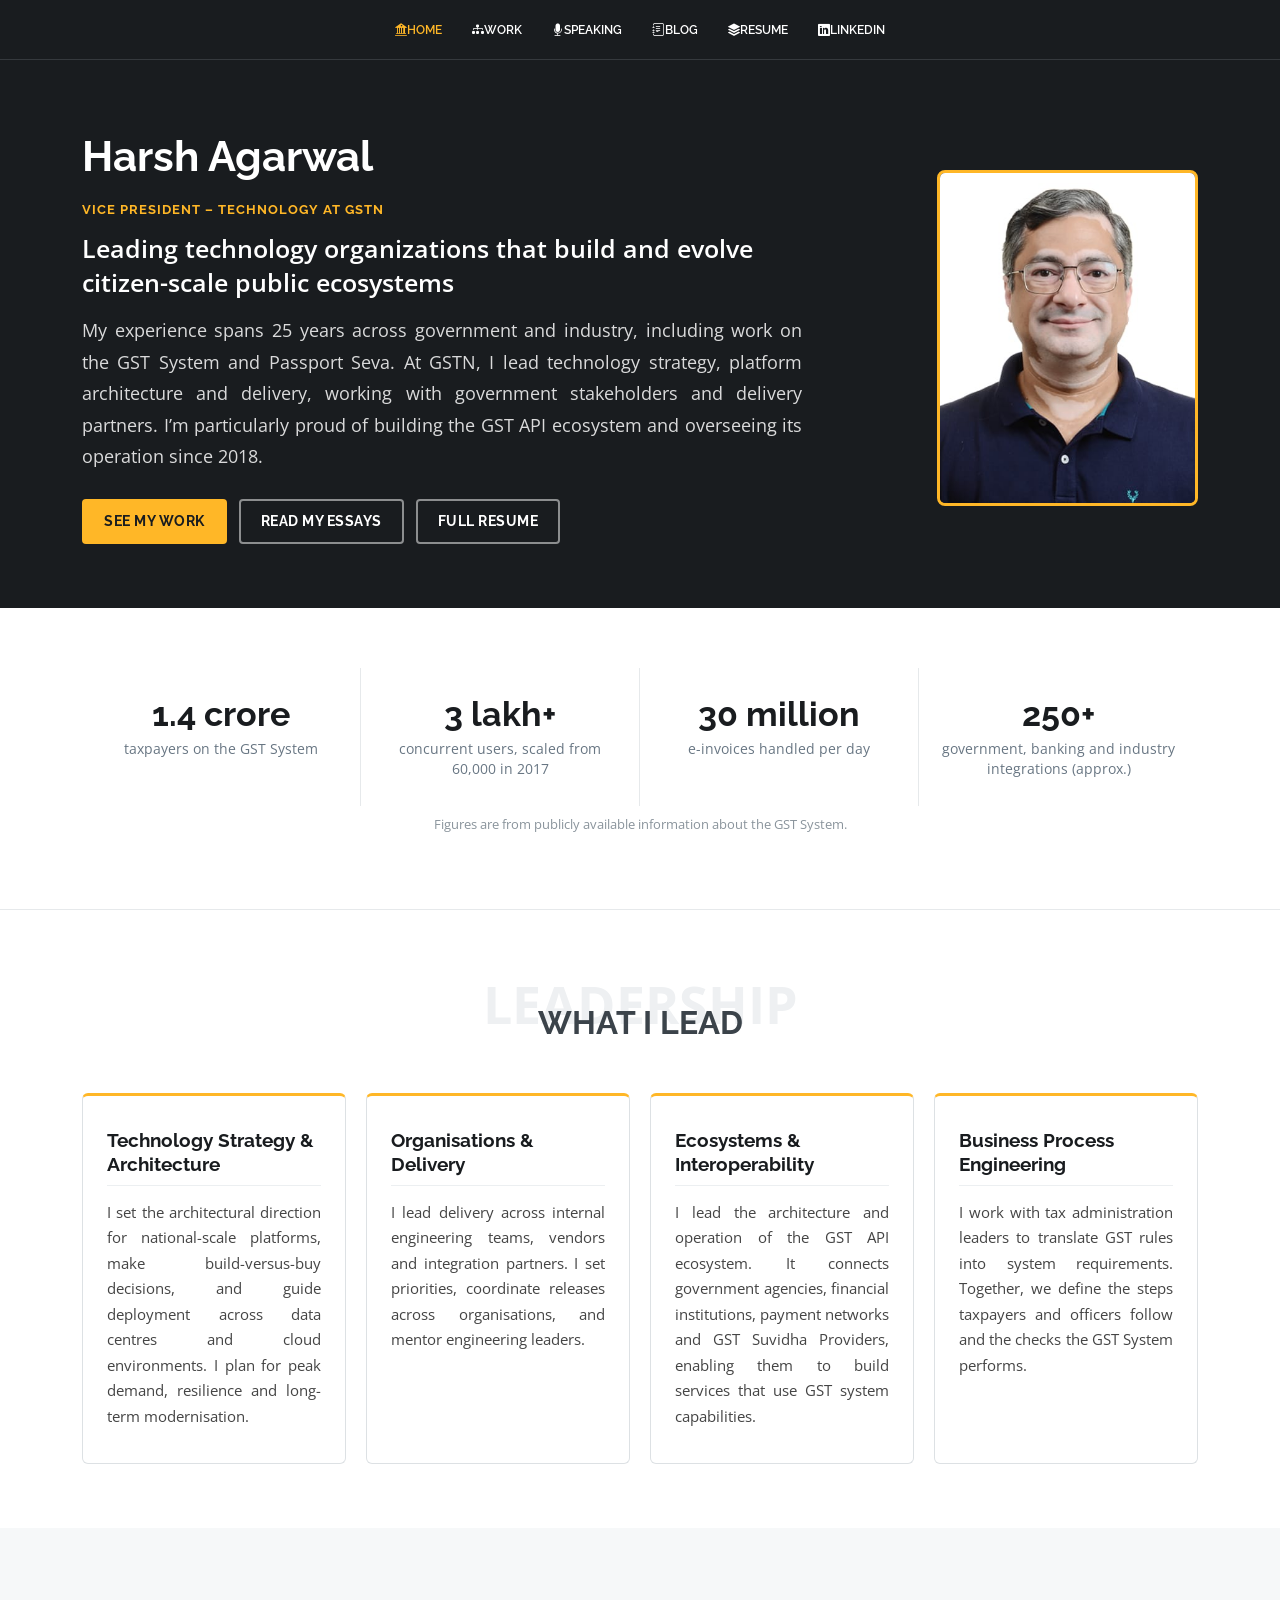
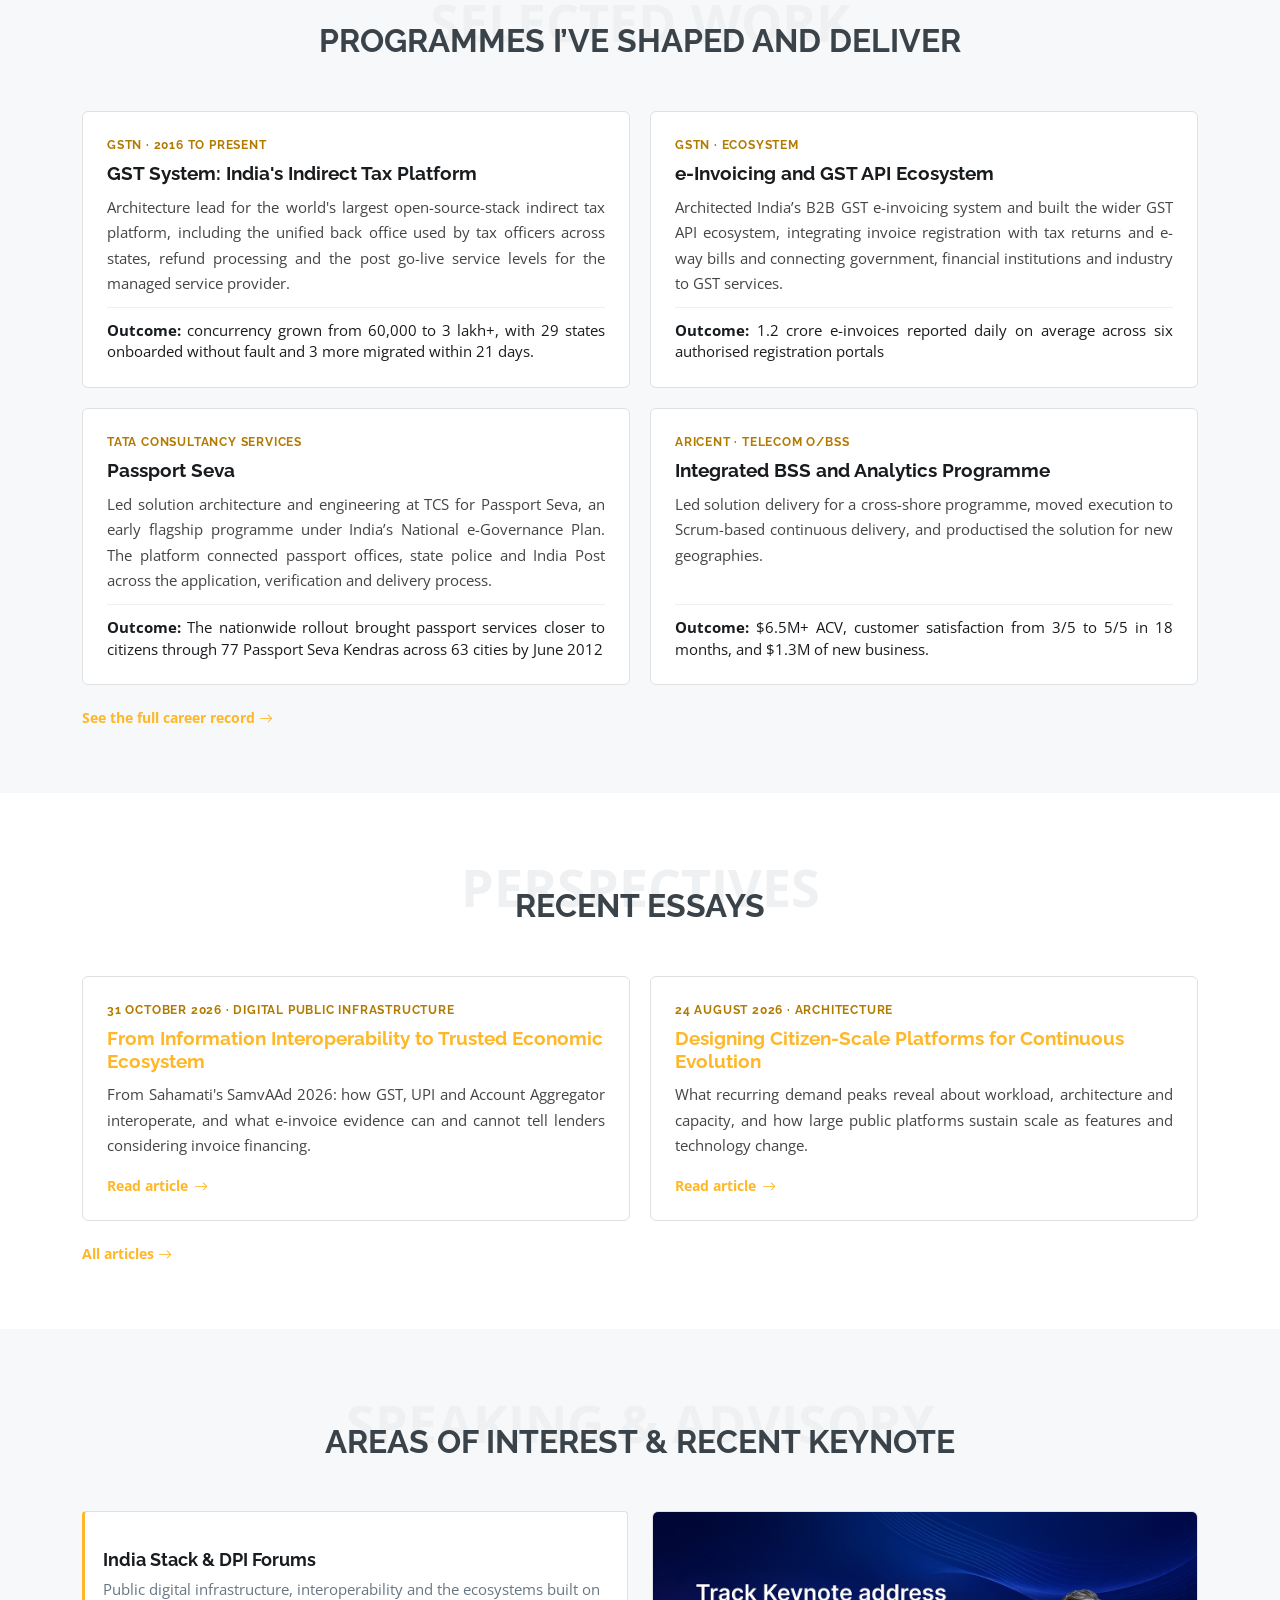
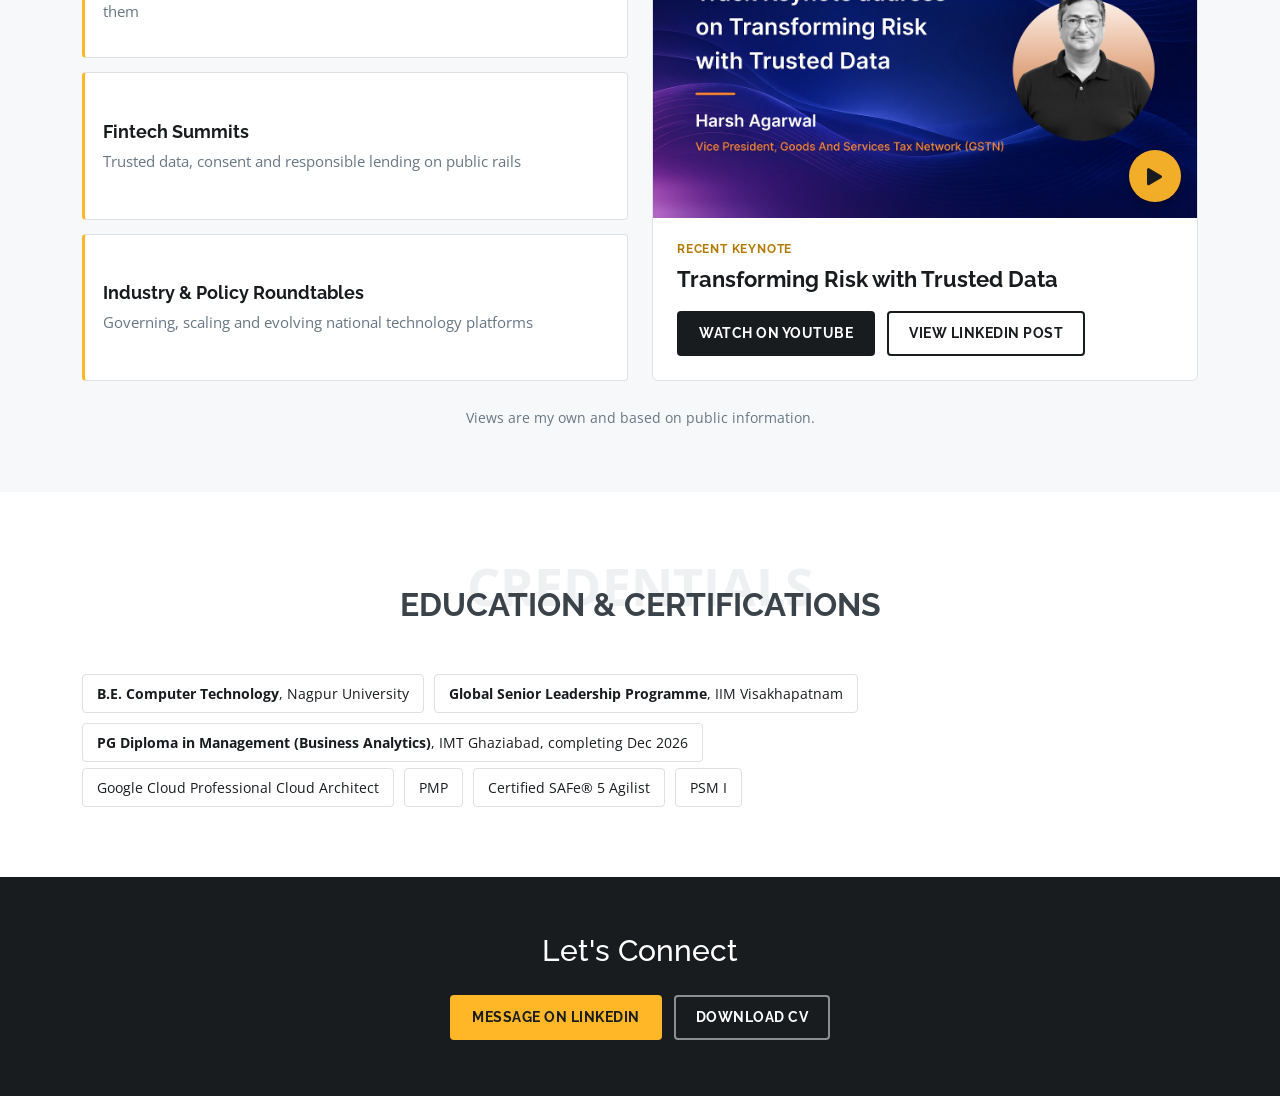
==== commit 81f738de: "Refine content in index.html for clarity and accuracy Updated various sections to improve clarity an" ====
--- a/index.html
+++ b/index.html
@@ -226,7 +226,6 @@
               My experience spans 25 years across government and industry, including work on the GST System and Passport Seva. 
               At GSTN, I lead technology strategy, platform architecture and delivery, working with government stakeholders and delivery partners. 
               I’m particularly proud of building the GST API ecosystem and overseeing its operation since 2018. 
-              It connects the GST System with government agencies, banks / NBFCs, payment networks and industry (GSP).
             </p>
             <div class="hm-cta">
               <a class="hm-btn hm-btn-primary" href="#work">See my work</a>
@@ -260,25 +259,25 @@
           <div class="hm-card hm-pillar">
             <h3>Technology Strategy &amp; Architecture</h3>
             <p>
-              I set the architectural direction for national-scale platforms, make build-versus-buy decisions, and guide how systems are deployed across data centres and cloud environments. I plan for peak demand, resilience and long-term modernisation.
+              I set the architectural direction for national-scale platforms, make build-versus-buy decisions, and guide deployment across data centres and cloud environments. I plan for peak demand, resilience and long-term modernisation.
             </p>
           </div>
           <div class="hm-card hm-pillar">
             <h3>Organisations &amp; Delivery</h3>
             <p>
-              I lead delivery across internal engineering teams, vendors and integration partners. I set priorities, coordinate releases across organisations, and mentor engineering leaders responsible for delivery.
+              I lead delivery across internal engineering teams, vendors and integration partners. I set priorities, coordinate releases across organisations, and mentor engineering leaders.
             </p>
           </div>
           <div class="hm-card hm-pillar">
             <h3>Ecosystems &amp; Interoperability</h3>
             <p>
-              I led the development of the GST API ecosystem and have overseen its operation since 2018. It connects the GST System with government agencies, banks, payment networks and industry, enabling partners to build services around it.
+              I lead the architecture and operation of the GST API ecosystem. It connects government agencies, financial institutions, payment networks and GST Suvidha Providers, enabling them to build services that use GST system capabilities.
             </p>
           </div>
           <div class="hm-card hm-pillar">
             <h3>Business Process Engineering</h3>
             <p>
-              I work with tax administration leaders to translate GST rules into system requirements. Where a rule leaves room for implementation choices, I help define the business processes, workflows and validations that put it into practice.
+              I work with tax administration leaders to translate GST rules into system requirements. Together, we define the steps taxpayers and officers follow and the checks the GST System performs.
             </p>
           </div>
         </div>
@@ -290,7 +289,7 @@
       <div class="container">
         <div class="section-title">
           <span>Selected Work</span>
-          <h2>Platforms I Have Built and Led</h2>
+          <h2>Programmes I’ve Shaped and Deliver</h2>
         </div>
         <div class="hm-grid hm-grid-2">
           <article class="hm-card">
@@ -301,21 +300,21 @@
           </article>
           <article class="hm-card">
             <span class="hm-tag">GSTN &middot; Ecosystem</span>
-            <h3>e-Invoicing and the API Ecosystem</h3>
-            <p>Architected the e-invoice journey and the API ecosystem connecting the tax system with government agencies, banks, payment networks and industry, and the data lake for business intelligence and fraud analytics.</p>
-            <div class="hm-outcome"><strong>Outcome:</strong> about 30 million e-invoices a day and 250+ integrations.</div>
+            <h3>e-Invoicing and GST API Ecosystem</h3>
+            <p>Architected India’s B2B GST e-invoicing system and built the wider GST API ecosystem, integrating invoice registration with tax returns and e-way bills and connecting government, financial institutions and industry to GST services.</p>
+            <div class="hm-outcome"><strong>Outcome:</strong> 1.2 crore e-invoices reported daily on average across six authorised registration portals</div>
           </article>
           <article class="hm-card">
             <span class="hm-tag">Tata Consultancy Services</span>
             <h3>Passport Seva</h3>
-            <p>Solution architect and lead engineer for one of the first modern nationwide e-governance platform transformations: API gateway for agency integration, data-centre setup, performance engineering and certification of the design.</p>
-            <div class="hm-outcome"><strong>Outcome:</strong> a 36-engineer programme delivered through independent STQC certification.</div>
+            <p>Led solution architecture and engineering at TCS for Passport Seva, an early flagship programme under India’s National e-Governance Plan. The platform connected passport offices, state police and India Post across the application, verification and delivery process.</p>
+            <div class="hm-outcome"><strong>Outcome:</strong> The nationwide rollout brought passport services closer to citizens through 77 Passport Seva Kendras across 63 cities by June 2012</div>
           </article>
           <article class="hm-card">
             <span class="hm-tag">Aricent &middot; Telecom O/BSS</span>
             <h3>Integrated BSS and Analytics Programme</h3>
             <p>Led solution delivery for a cross-shore programme, moved execution to Scrum-based continuous delivery, and productised the solution for new geographies.</p>
-            <div class="hm-outcome"><strong>Outcome:</strong> $4.5M+ annual contract value, customer satisfaction from 3/5 to 5/5 in 18 months, and $1.3M of new business.</div>
+            <div class="hm-outcome"><strong>Outcome:</strong> $6.5M+ ACV, customer satisfaction from 3/5 to 5/5 in 18 months, and $1.3M of new business.</div>
           </article>
         </div>
         <a class="hm-more" href="resume/">See the full career record <i class="bi bi-arrow-right"></i></a>
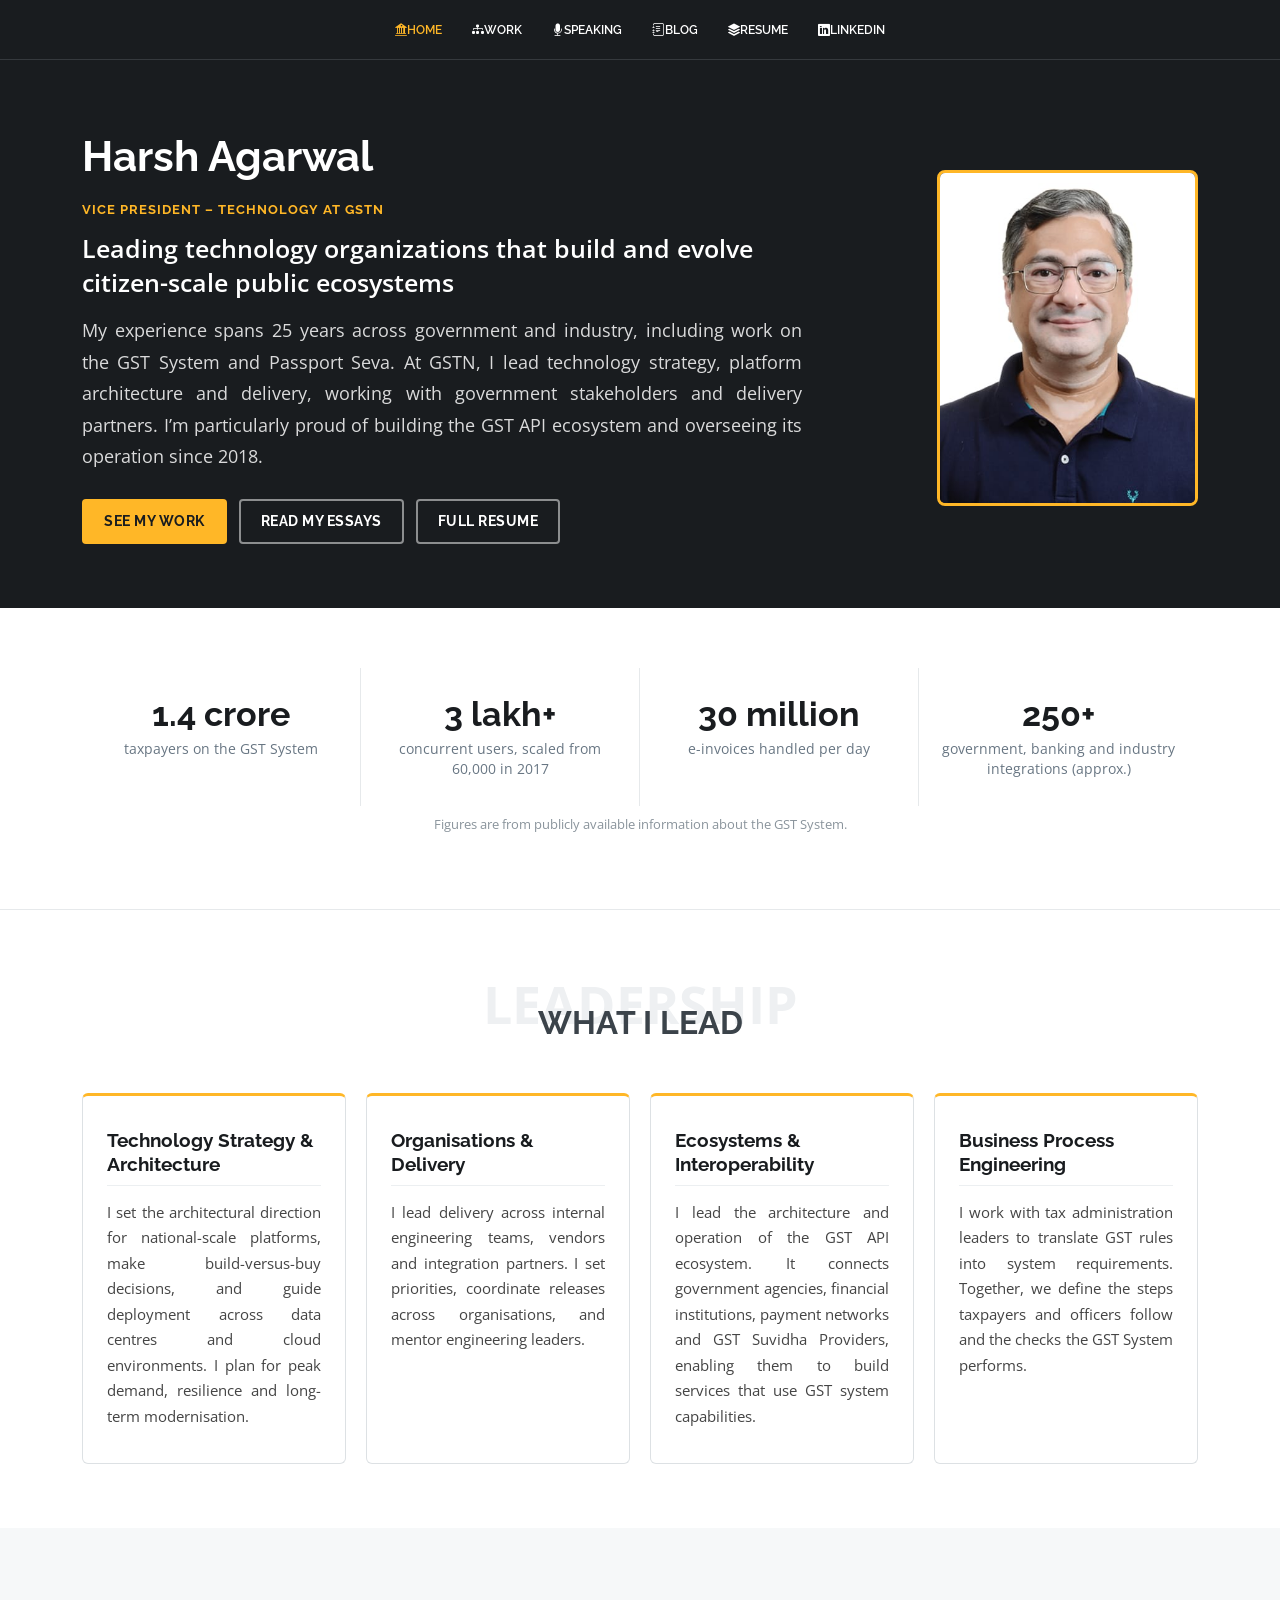
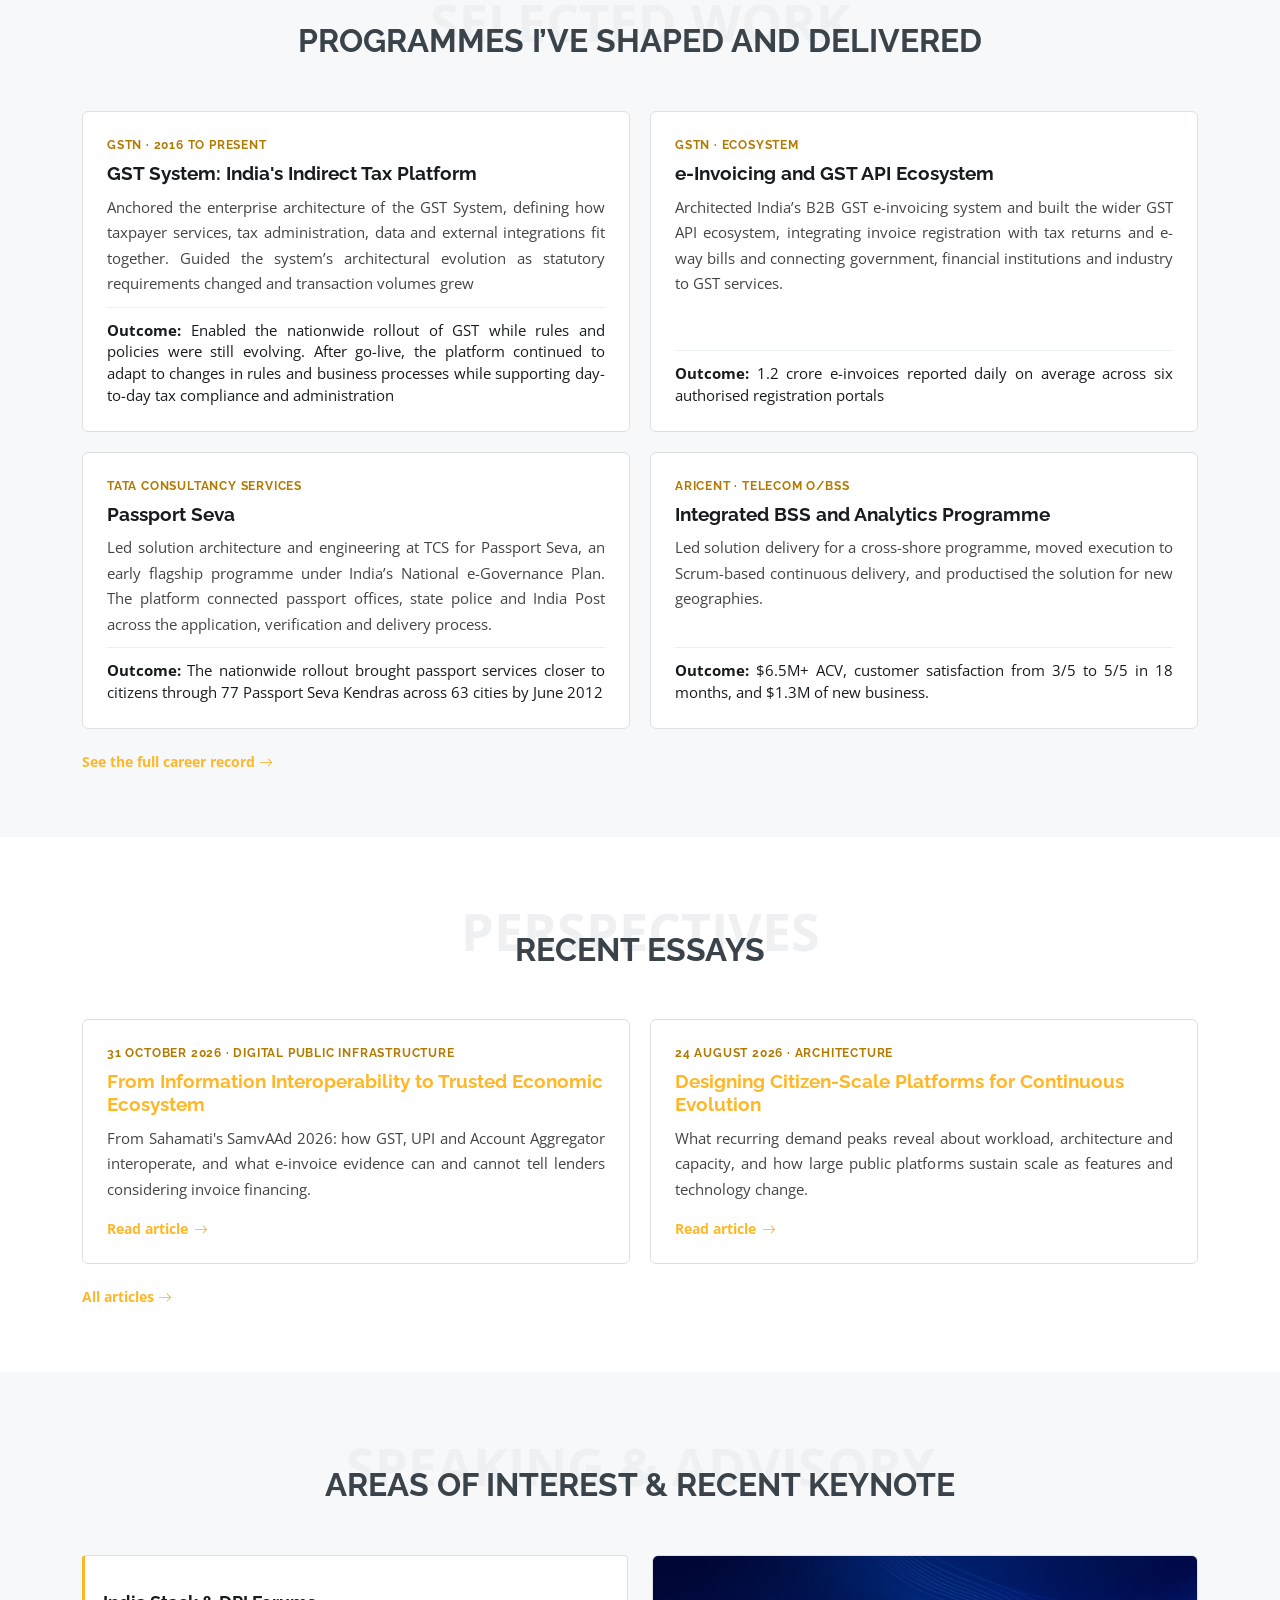
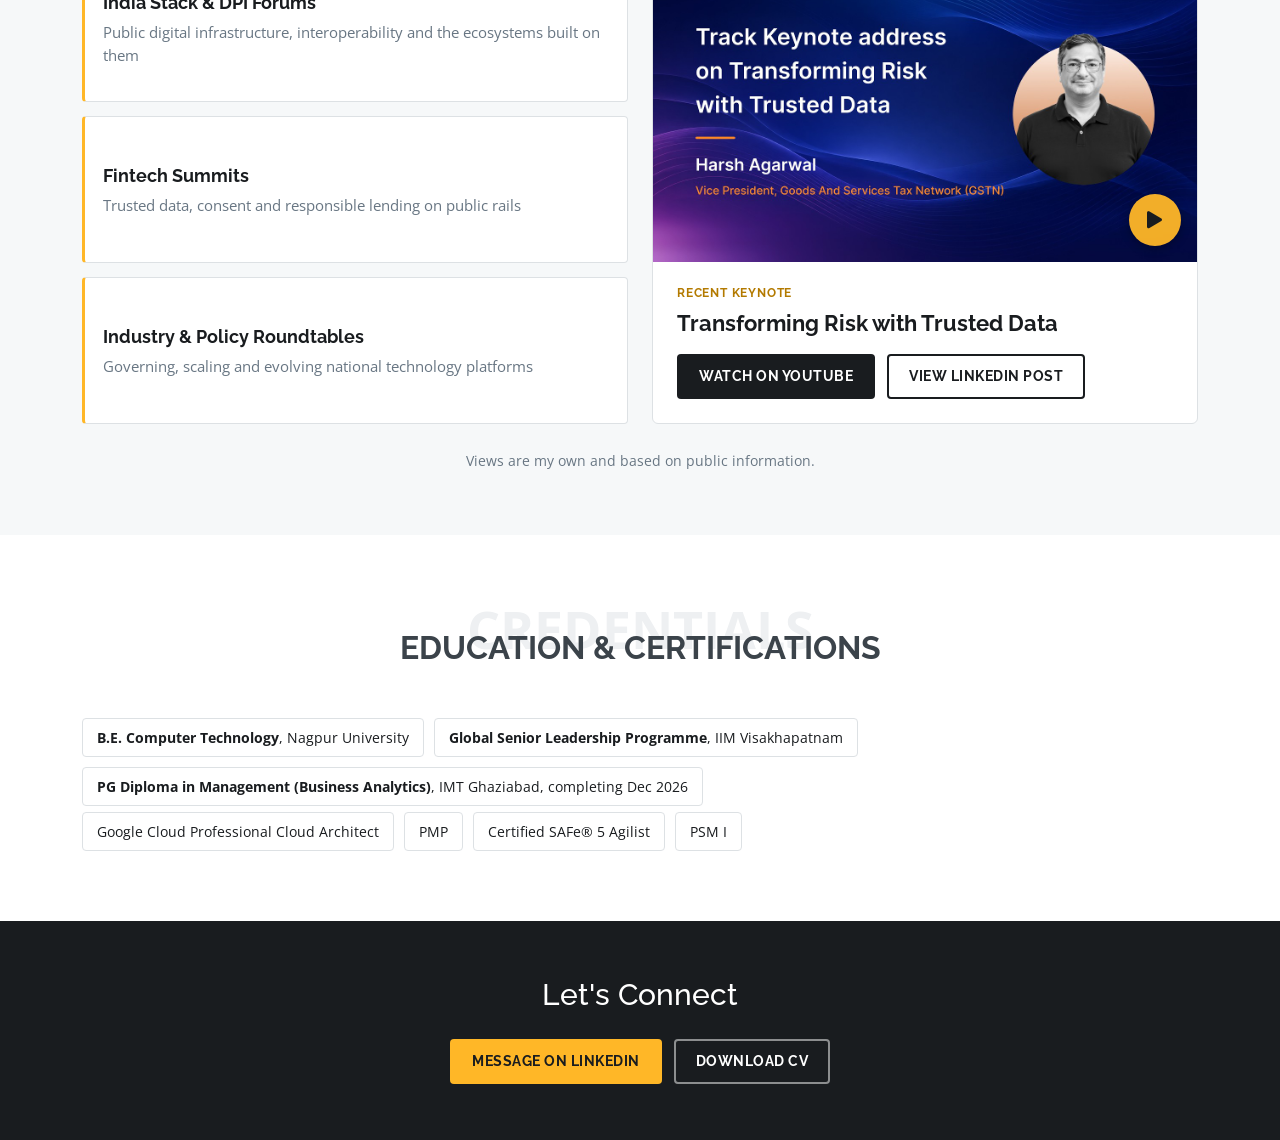
==== commit 8f51135a: "Corrected description for GST System project Updated the description of the GST System project to re" ====
--- a/index.html
+++ b/index.html
@@ -289,14 +289,14 @@
       <div class="container">
         <div class="section-title">
           <span>Selected Work</span>
-          <h2>Programmes I’ve Shaped and Deliver</h2>
+          <h2>Programmes I’ve Shaped and Delivered</h2>
         </div>
         <div class="hm-grid hm-grid-2">
           <article class="hm-card">
             <span class="hm-tag">GSTN &middot; 2016 to present</span>
             <h3>GST System: India's Indirect Tax Platform</h3>
-            <p>Architecture lead for the world's largest open-source-stack indirect tax platform, including the unified back office used by tax officers across states, refund processing and the post go-live service levels for the managed service provider.</p>
-            <div class="hm-outcome"><strong>Outcome:</strong> concurrency grown from 60,000 to 3 lakh+, with 29 states onboarded without fault and 3 more migrated within 21 days.</div>
+            <p>Anchored the enterprise architecture of the GST System, defining how taxpayer services, tax administration, data and external integrations fit together. Guided the system’s architectural evolution as statutory requirements changed and transaction volumes grew</p>
+            <div class="hm-outcome"><strong>Outcome:</strong> Enabled the nationwide rollout of GST while rules and policies were still evolving. After go-live, the platform continued to adapt to changes in rules and business processes while supporting day-to-day tax compliance and administration</div>
           </article>
           <article class="hm-card">
             <span class="hm-tag">GSTN &middot; Ecosystem</span>
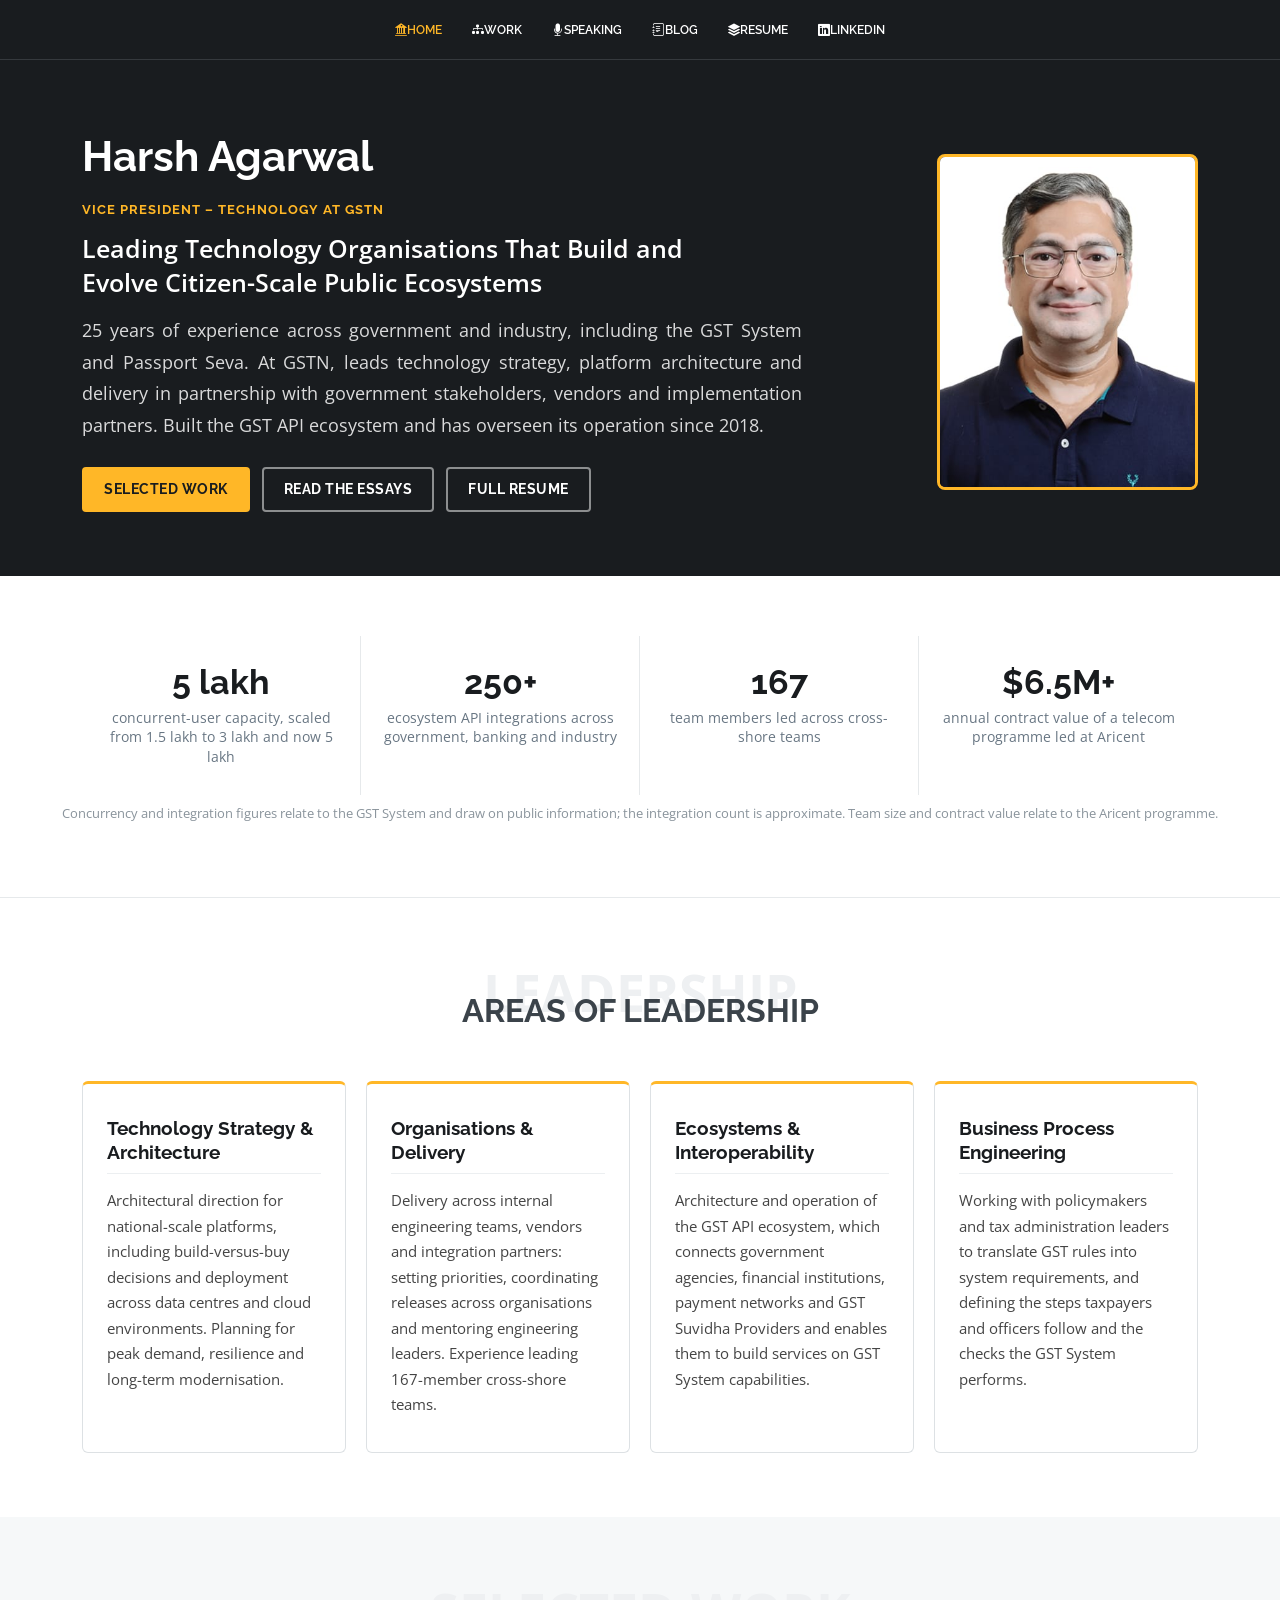
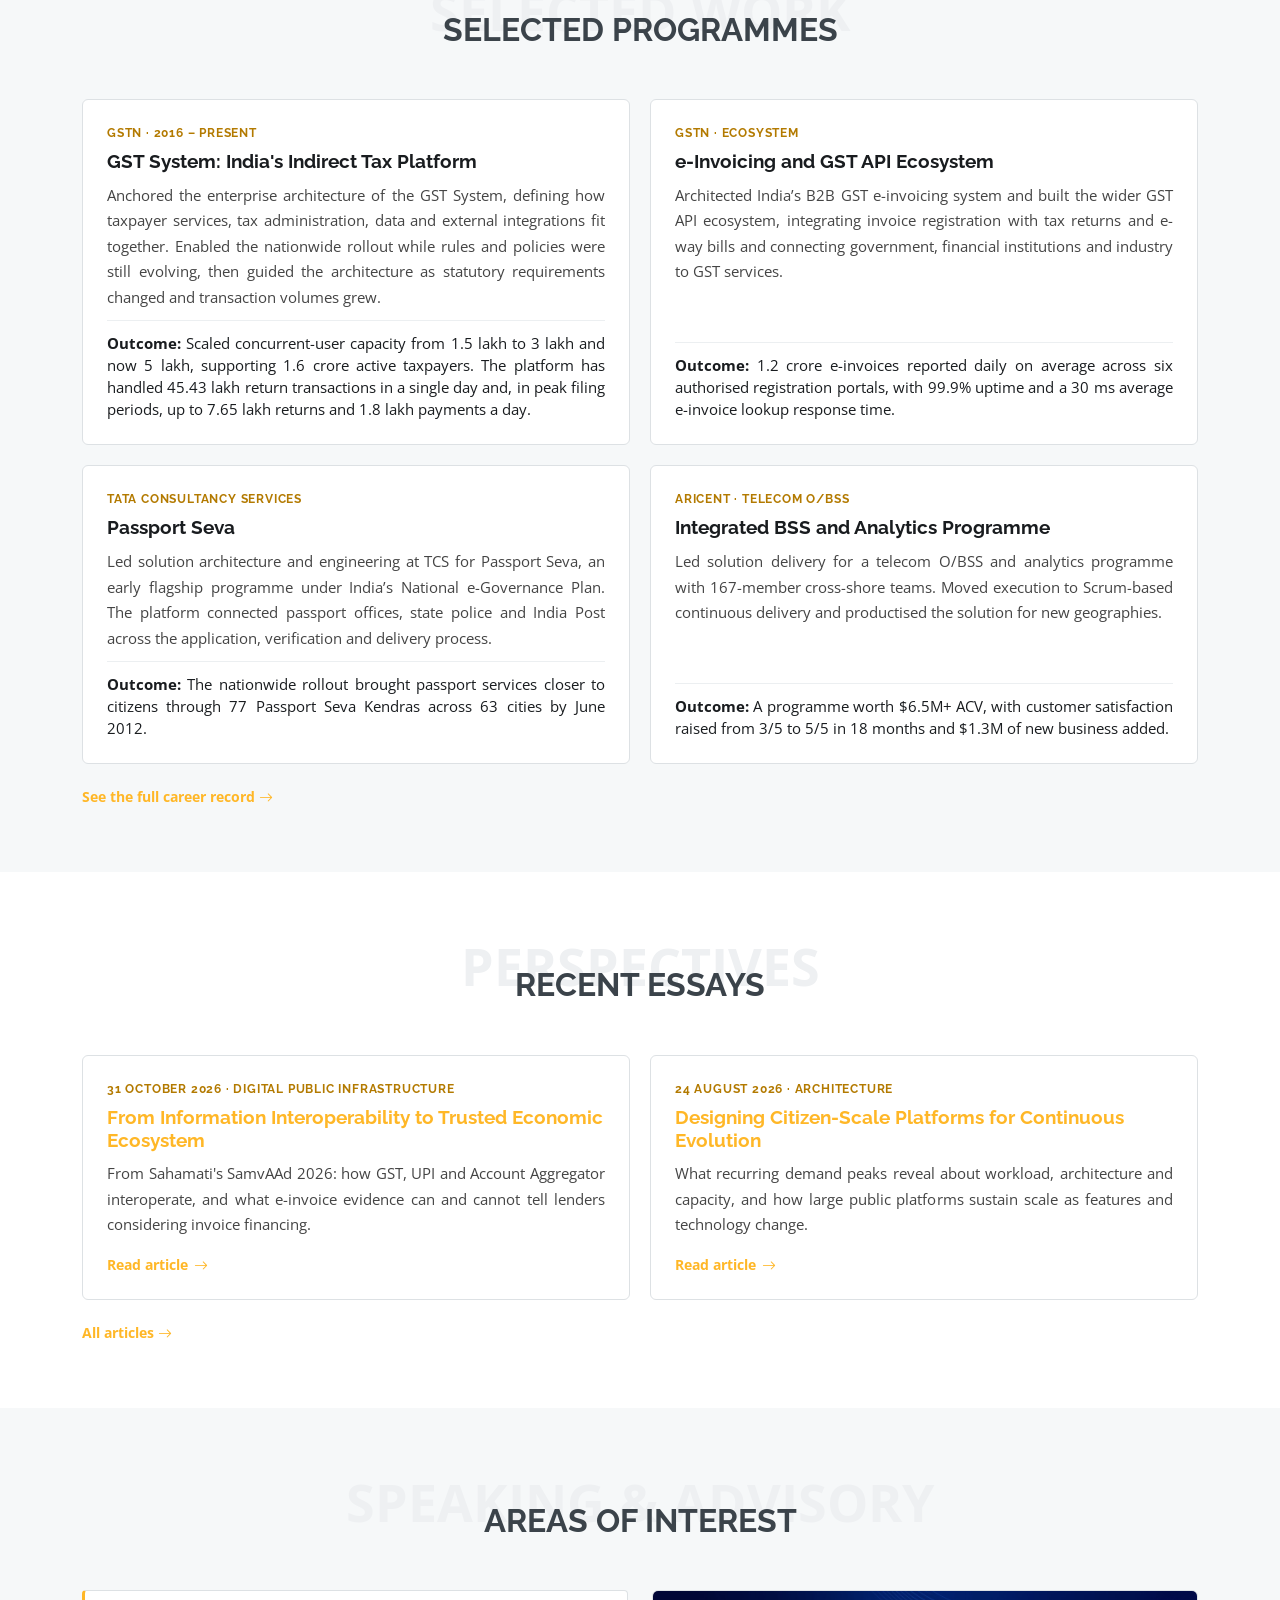
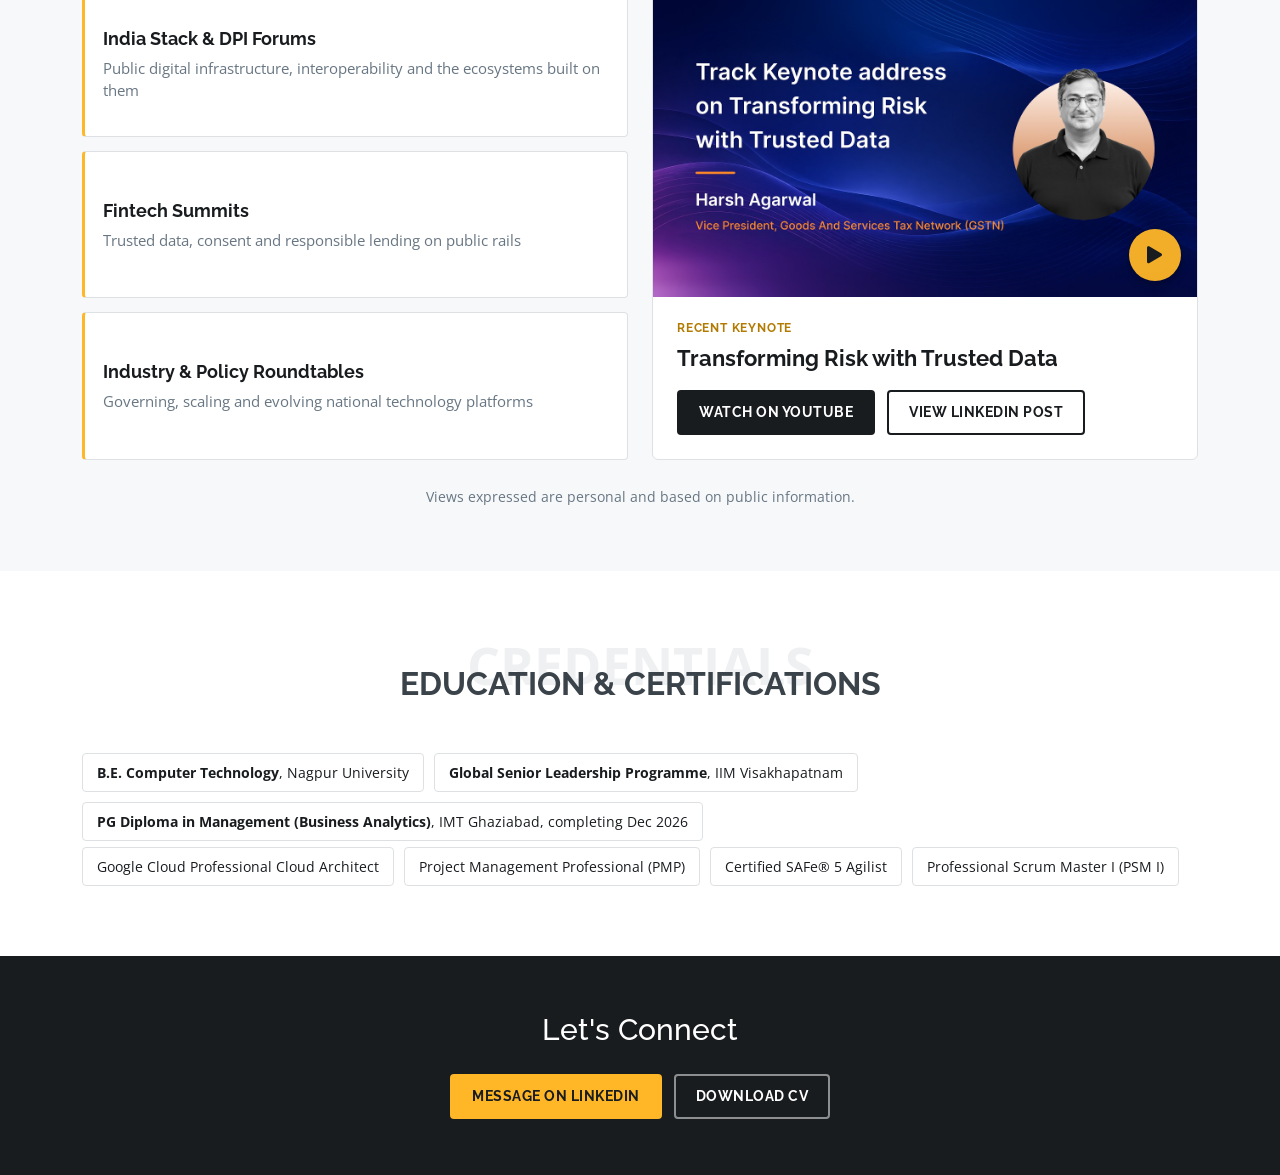
==== commit 0b92221b: "Apply content review: metrics, GST outcomes, GSTN bullets, voice, spelling Co-Authored-By: Claude So" ====
--- a/index.html
+++ b/index.html
@@ -16,7 +16,7 @@
   <meta content="width=device-width, initial-scale=1.0" name="viewport">
 
   <title>Harsh Agarwal | Citizen-Scale Technology Leadership</title>
-  <meta name="description" content="Harsh Agarwal has 25 years of experience across government and industry and leads technology organizations that build and evolve citizen-scale public ecosystems.">
+  <meta name="description" content="Harsh Agarwal has 25 years of experience across government and industry and leads technology organisations that build and evolve citizen-scale public ecosystems.">
   <meta name="keywords" content="Harsh Agarwal, technology executive, CTO, CIO, digital public infrastructure architect, India DPI, GSTN, GST system, e-invoice, enterprise architecture, e-governance, fintech ecosystems, citizen scale platforms">
   <meta name="author" content="Harsh Agarwal">
   <meta name="robots" content="index, follow, max-image-preview:large">
@@ -29,7 +29,7 @@
   <meta property="og:site_name" content="Harsh Agarwal">
   <meta property="og:locale" content="en_IN">
   <meta property="og:title" content="Harsh Agarwal | Citizen-Scale Technology Leadership">
-  <meta property="og:description" content="Harsh Agarwal has 25 years of experience across government and industry and leads technology organizations that build and evolve citizen-scale public ecosystems.">
+  <meta property="og:description" content="Harsh Agarwal has 25 years of experience across government and industry and leads technology organisations that build and evolve citizen-scale public ecosystems.">
   <meta property="og:url" content="https://agrharsh.com/">
   <meta property="og:image" content="https://agrharsh.com/assets/img/og-home.png">
   <meta property="og:image:secure_url" content="https://agrharsh.com/assets/img/og-home.png">
@@ -41,7 +41,7 @@
   <meta property="profile:last_name" content="Agarwal">
   <meta name="twitter:card" content="summary_large_image">
   <meta name="twitter:title" content="Harsh Agarwal | Citizen-Scale Technology Leadership">
-  <meta name="twitter:description" content="Harsh Agarwal has 25 years of experience across government and industry and leads technology organizations that build and evolve citizen-scale public ecosystems.">
+  <meta name="twitter:description" content="Harsh Agarwal has 25 years of experience across government and industry and leads technology organisations that build and evolve citizen-scale public ecosystems.">
   <meta name="twitter:image" content="https://agrharsh.com/assets/img/og-home.png">
   <meta name="twitter:image:alt" content="Harsh Agarwal, technology executive and Digital Public Infrastructure architect">
 
@@ -61,7 +61,7 @@
 
   <!-- Main CSS -->
   <link href="assets/css/style.css?v=20261125" rel="stylesheet">
-  <link href="assets/css/home.css?v=8" rel="stylesheet">
+  <link href="assets/css/home.css?v=9" rel="stylesheet">
   <script type="application/ld+json">
     {
       "@context": "https://schema.org",
@@ -221,15 +221,15 @@
           </div>
           <img class="hm-photo" src="assets/img/me.jpeg" width="413" height="531" alt="Harsh Agarwal, technology executive and enterprise architect">
           <div class="hm-hero-copy">
-            <p class="hm-positioning">Leading technology organizations that build and evolve citizen-scale public ecosystems</p>
+            <p class="hm-positioning">Leading Technology Organisations That Build and Evolve Citizen-Scale Public Ecosystems</p>
             <p class="hm-lead">
-              My experience spans 25 years across government and industry, including work on the GST System and Passport Seva. 
-              At GSTN, I lead technology strategy, platform architecture and delivery, working with government stakeholders and delivery partners. 
-              I’m particularly proud of building the GST API ecosystem and overseeing its operation since 2018. 
+              25 years of experience across government and industry, including the GST System and Passport Seva.
+              At GSTN, leads technology strategy, platform architecture and delivery in partnership with government stakeholders, vendors and implementation partners.
+              Built the GST API ecosystem and has overseen its operation since 2018.
             </p>
             <div class="hm-cta">
-              <a class="hm-btn hm-btn-primary" href="#work">See my work</a>
-              <a class="hm-btn hm-btn-ghost" href="blog/">Read my essays</a>
+              <a class="hm-btn hm-btn-primary" href="#work">Selected work</a>
+              <a class="hm-btn hm-btn-ghost" href="blog/">Read the essays</a>
               <a class="hm-btn hm-btn-ghost" href="resume/">Full resume</a>
             </div>
           </div>
@@ -238,14 +238,14 @@
     </section>
 
     <!-- ======= Proof metrics ======= -->
-    <section class="hm-metrics" aria-label="Scale of the platform">
-      <div class="container">
-        <div class="hm-metric"><strong>1.4 crore</strong><span>taxpayers on the GST System</span></div>
-        <div class="hm-metric"><strong>3 lakh+</strong><span>concurrent users, scaled from 60,000 in 2017</span></div>
-        <div class="hm-metric"><strong>30 million</strong><span>e-invoices handled per day</span></div>
-        <div class="hm-metric"><strong>250+</strong><span>government, banking and industry integrations (approx.)</span></div>
-      </div>
-      <p class="hm-note">Figures are from publicly available information about the GST System.</p>
+    <section class="hm-metrics" aria-label="Scale of leadership">
+      <div class="container">
+        <div class="hm-metric"><strong>5 lakh</strong><span>concurrent-user capacity, scaled from 1.5 lakh to 3 lakh and now 5 lakh</span></div>
+        <div class="hm-metric"><strong>250+</strong><span>ecosystem API integrations across government, banking and industry</span></div>
+        <div class="hm-metric"><strong>167</strong><span>team members led across cross-shore teams</span></div>
+        <div class="hm-metric"><strong>$6.5M+</strong><span>annual contract value of a telecom programme led at Aricent</span></div>
+      </div>
+      <p class="hm-note">Concurrency and integration figures relate to the GST System and draw on public information; the integration count is approximate. Team size and contract value relate to the Aricent programme.</p>
     </section>
 
     <!-- ======= What I lead ======= -->
@@ -253,31 +253,31 @@
       <div class="container">
         <div class="section-title">
           <span>Leadership</span>
-          <h2>What I Lead</h2>
+          <h2>Areas of Leadership</h2>
         </div>
         <div class="hm-grid hm-grid-4">
           <div class="hm-card hm-pillar">
             <h3>Technology Strategy &amp; Architecture</h3>
             <p>
-              I set the architectural direction for national-scale platforms, make build-versus-buy decisions, and guide deployment across data centres and cloud environments. I plan for peak demand, resilience and long-term modernisation.
+              Architectural direction for national-scale platforms, including build-versus-buy decisions and deployment across data centres and cloud environments. Planning for peak demand, resilience and long-term modernisation.
             </p>
           </div>
           <div class="hm-card hm-pillar">
             <h3>Organisations &amp; Delivery</h3>
             <p>
-              I lead delivery across internal engineering teams, vendors and integration partners. I set priorities, coordinate releases across organisations, and mentor engineering leaders.
+              Delivery across internal engineering teams, vendors and integration partners: setting priorities, coordinating releases across organisations and mentoring engineering leaders. Experience leading 167-member cross-shore teams.
             </p>
           </div>
           <div class="hm-card hm-pillar">
             <h3>Ecosystems &amp; Interoperability</h3>
             <p>
-              I lead the architecture and operation of the GST API ecosystem. It connects government agencies, financial institutions, payment networks and GST Suvidha Providers, enabling them to build services that use GST system capabilities.
+              Architecture and operation of the GST API ecosystem, which connects government agencies, financial institutions, payment networks and GST Suvidha Providers and enables them to build services on GST System capabilities.
             </p>
           </div>
           <div class="hm-card hm-pillar">
             <h3>Business Process Engineering</h3>
             <p>
-              I work with tax administration leaders to translate GST rules into system requirements. Together, we define the steps taxpayers and officers follow and the checks the GST System performs.
+              Working with policymakers and tax administration leaders to translate GST rules into system requirements, and defining the steps taxpayers and officers follow and the checks the GST System performs.
             </p>
           </div>
         </div>
@@ -289,32 +289,32 @@
       <div class="container">
         <div class="section-title">
           <span>Selected Work</span>
-          <h2>Programmes I’ve Shaped and Delivered</h2>
+          <h2>Selected Programmes</h2>
         </div>
         <div class="hm-grid hm-grid-2">
           <article class="hm-card">
-            <span class="hm-tag">GSTN &middot; 2016 to present</span>
+            <span class="hm-tag">GSTN &middot; 2016 &ndash; Present</span>
             <h3>GST System: India's Indirect Tax Platform</h3>
-            <p>Anchored the enterprise architecture of the GST System, defining how taxpayer services, tax administration, data and external integrations fit together. Guided the system’s architectural evolution as statutory requirements changed and transaction volumes grew</p>
-            <div class="hm-outcome"><strong>Outcome:</strong> Enabled the nationwide rollout of GST while rules and policies were still evolving. After go-live, the platform continued to adapt to changes in rules and business processes while supporting day-to-day tax compliance and administration</div>
+            <p>Anchored the enterprise architecture of the GST System, defining how taxpayer services, tax administration, data and external integrations fit together. Enabled the nationwide rollout while rules and policies were still evolving, then guided the architecture as statutory requirements changed and transaction volumes grew.</p>
+            <div class="hm-outcome"><strong>Outcome:</strong> Scaled concurrent-user capacity from 1.5 lakh to 3 lakh and now 5 lakh, supporting 1.6 crore active taxpayers. The platform has handled 45.43 lakh return transactions in a single day and, in peak filing periods, up to 7.65 lakh returns and 1.8 lakh payments a day.</div>
           </article>
           <article class="hm-card">
             <span class="hm-tag">GSTN &middot; Ecosystem</span>
             <h3>e-Invoicing and GST API Ecosystem</h3>
             <p>Architected India’s B2B GST e-invoicing system and built the wider GST API ecosystem, integrating invoice registration with tax returns and e-way bills and connecting government, financial institutions and industry to GST services.</p>
-            <div class="hm-outcome"><strong>Outcome:</strong> 1.2 crore e-invoices reported daily on average across six authorised registration portals</div>
+            <div class="hm-outcome"><strong>Outcome:</strong> 1.2 crore e-invoices reported daily on average across six authorised registration portals, with 99.9% uptime and a 30 ms average e-invoice lookup response time.</div>
           </article>
           <article class="hm-card">
             <span class="hm-tag">Tata Consultancy Services</span>
             <h3>Passport Seva</h3>
             <p>Led solution architecture and engineering at TCS for Passport Seva, an early flagship programme under India’s National e-Governance Plan. The platform connected passport offices, state police and India Post across the application, verification and delivery process.</p>
-            <div class="hm-outcome"><strong>Outcome:</strong> The nationwide rollout brought passport services closer to citizens through 77 Passport Seva Kendras across 63 cities by June 2012</div>
+            <div class="hm-outcome"><strong>Outcome:</strong> The nationwide rollout brought passport services closer to citizens through 77 Passport Seva Kendras across 63 cities by June 2012.</div>
           </article>
           <article class="hm-card">
             <span class="hm-tag">Aricent &middot; Telecom O/BSS</span>
             <h3>Integrated BSS and Analytics Programme</h3>
-            <p>Led solution delivery for a cross-shore programme, moved execution to Scrum-based continuous delivery, and productised the solution for new geographies.</p>
-            <div class="hm-outcome"><strong>Outcome:</strong> $6.5M+ ACV, customer satisfaction from 3/5 to 5/5 in 18 months, and $1.3M of new business.</div>
+            <p>Led solution delivery for a telecom O/BSS and analytics programme with 167-member cross-shore teams. Moved execution to Scrum-based continuous delivery and productised the solution for new geographies.</p>
+            <div class="hm-outcome"><strong>Outcome:</strong> A programme worth $6.5M+ ACV, with customer satisfaction raised from 3/5 to 5/5 in 18 months and $1.3M of new business added.</div>
           </article>
         </div>
         <a class="hm-more" href="resume/">See the full career record <i class="bi bi-arrow-right"></i></a>
@@ -351,7 +351,7 @@
       <div class="container">
         <div class="section-title">
           <span>Speaking &amp; Advisory</span>
-          <h2>Areas of Interest &amp; Recent Keynote</h2>
+          <h2>Areas of Interest</h2>
         </div>
         <div class="row hm-speak-row">
           <div class="col-lg-6 mb-4 mb-lg-0">
@@ -378,7 +378,7 @@
             </article>
           </div>
         </div>
-        <p class="hm-disclaimer">Views are my own and based on public information.</p>
+        <p class="hm-disclaimer">Views expressed are personal and based on public information.</p>
       </div>
     </section>
 
@@ -396,9 +396,9 @@
         </ul>
         <ul class="hm-creds">
           <li><a href="https://www.credly.com/badges/0a3067a6-04e5-440b-b5cb-457e991f5842/public_url" target="_blank" rel="noopener noreferrer">Google Cloud Professional Cloud Architect</a></li>
-          <li><a href="https://www.credly.com/badges/a3808356-f002-4a1e-8a4f-1cce9e197a80/public_url" target="_blank" rel="noopener noreferrer">PMP</a></li>
+          <li><a href="https://www.credly.com/badges/a3808356-f002-4a1e-8a4f-1cce9e197a80/public_url" target="_blank" rel="noopener noreferrer">Project Management Professional (PMP)</a></li>
           <li><a href="https://www.credly.com/badges/f851118b-75d4-4549-b474-63e69c4ef5f3/public_url" target="_blank" rel="noopener noreferrer">Certified SAFe&reg; 5 Agilist</a></li>
-          <li><a href="https://www.credly.com/badges/6e5c15e1-1630-4870-baac-287c17f6ede9/public_url" target="_blank" rel="noopener noreferrer">PSM I</a></li>
+          <li><a href="https://www.credly.com/badges/6e5c15e1-1630-4870-baac-287c17f6ede9/public_url" target="_blank" rel="noopener noreferrer">Professional Scrum Master I (PSM I)</a></li>
         </ul>
       </div>
     </section>
--- a/assets/css/home.css
+++ b/assets/css/home.css
@@ -9,6 +9,8 @@
   text-justify:inter-word;
   hyphens:none;
 }
+/* Narrow tiles read better left-aligned: justified text leaves wide gaps */
+.hm-home .hm-pillar p { text-align:left; }
 .hm-home #header { height:auto; min-height:60px; background:#191c1f; border-bottom:1px solid #35393d; }
 .hm-home #navbar { position:relative !important; }
 .hm-home #navbar ul { display:flex; flex-wrap:wrap; justify-content:center; }
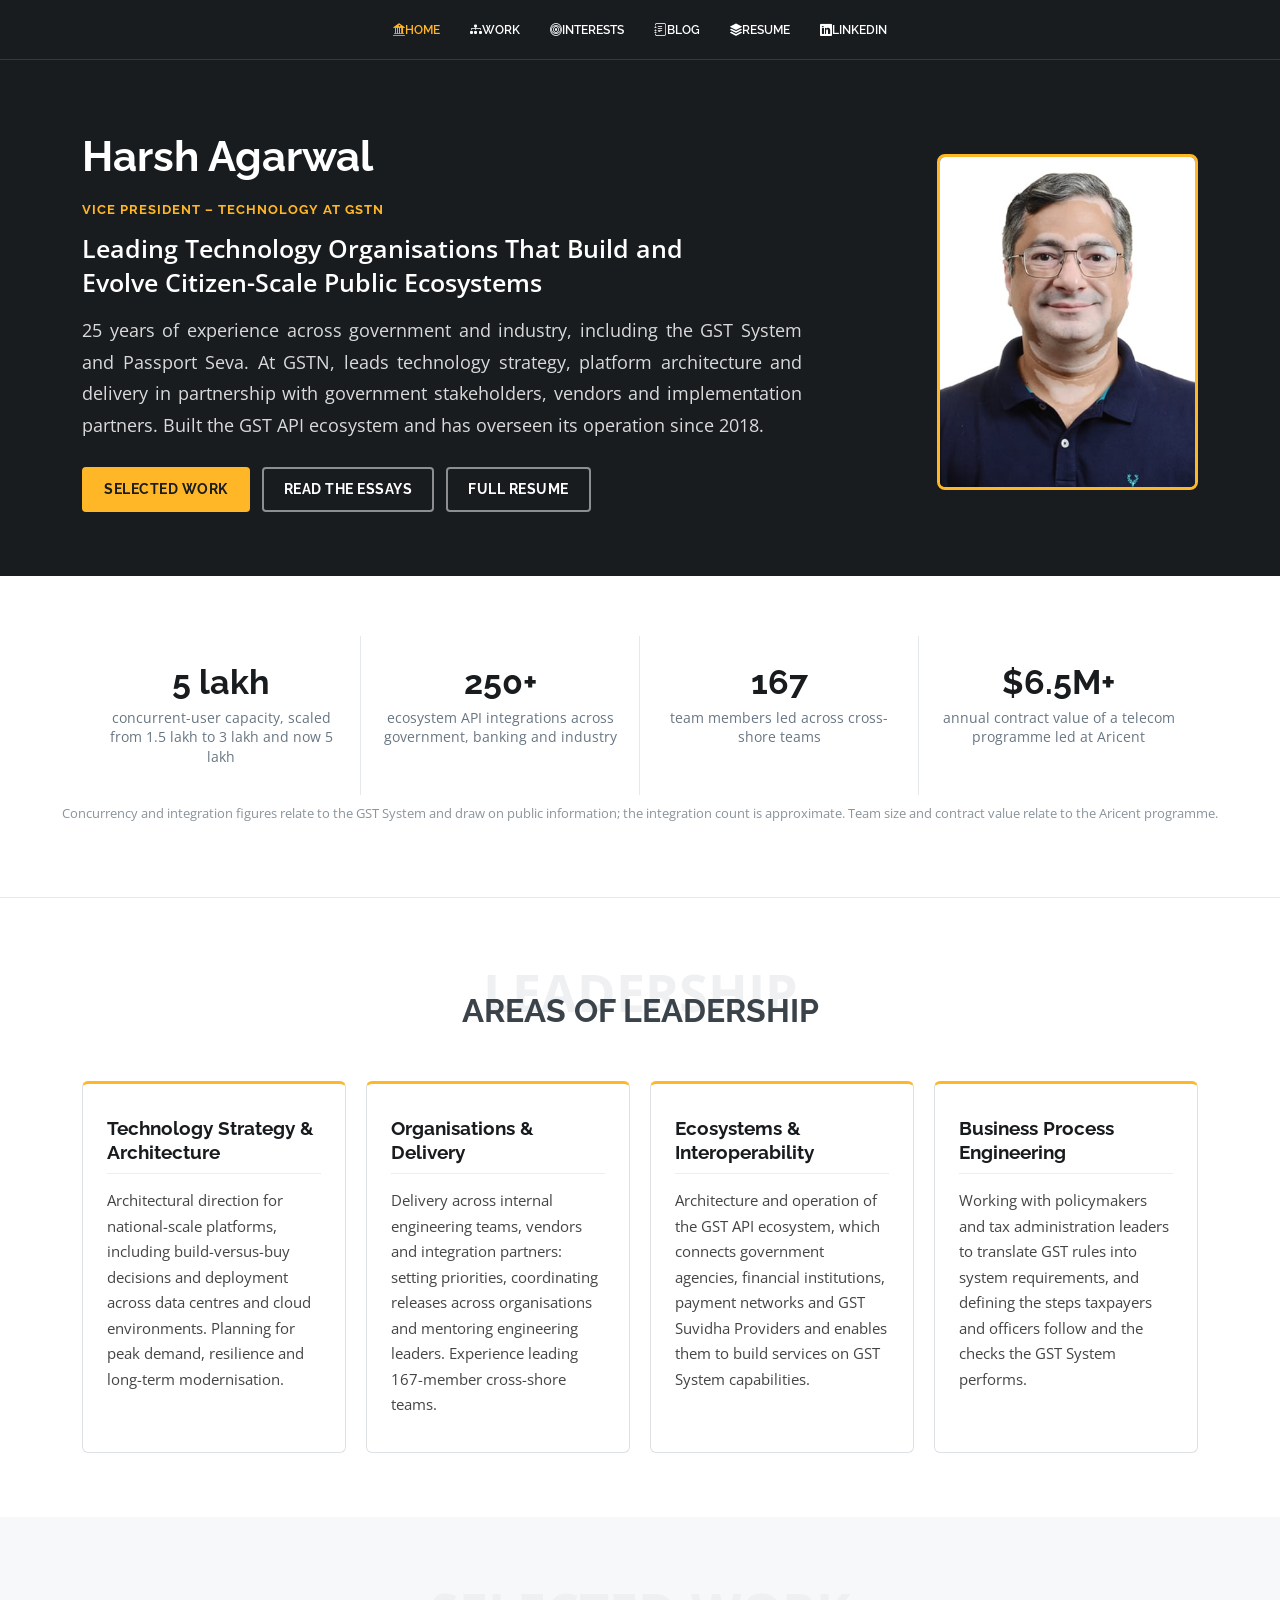
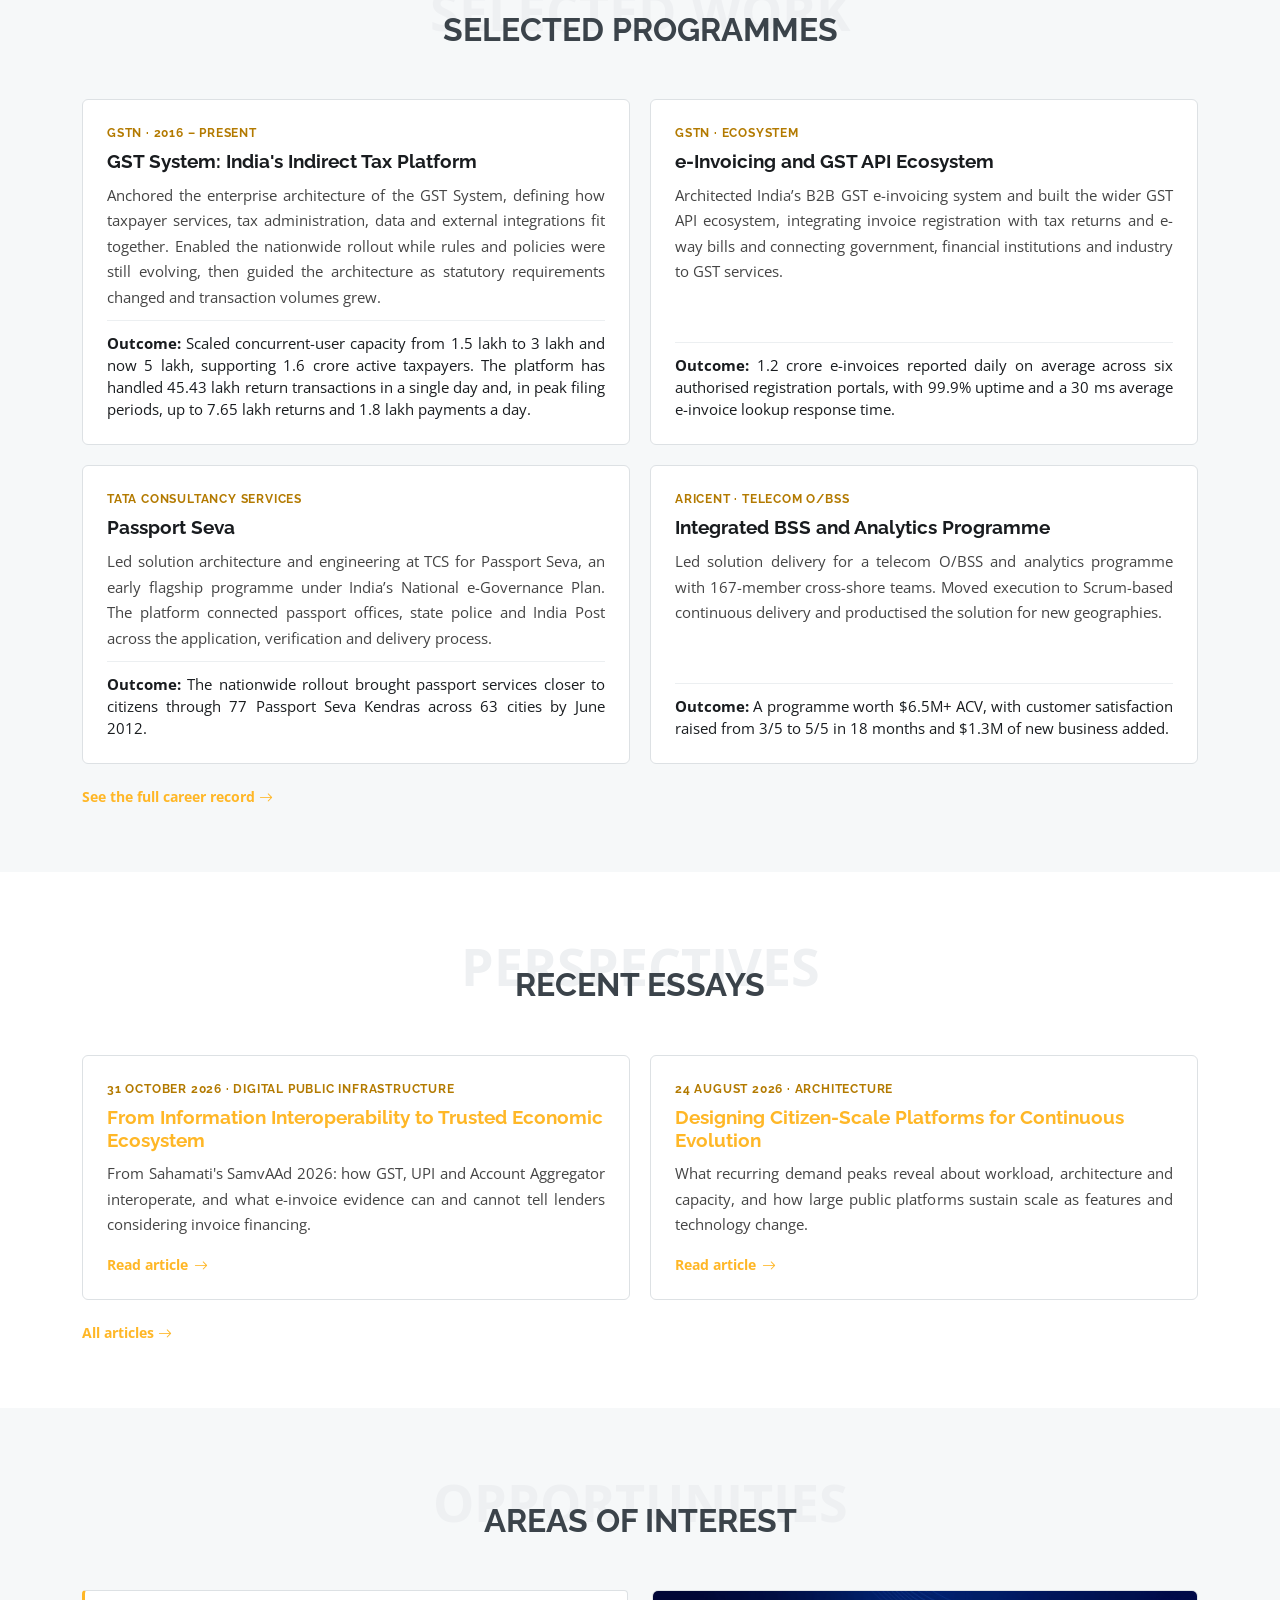
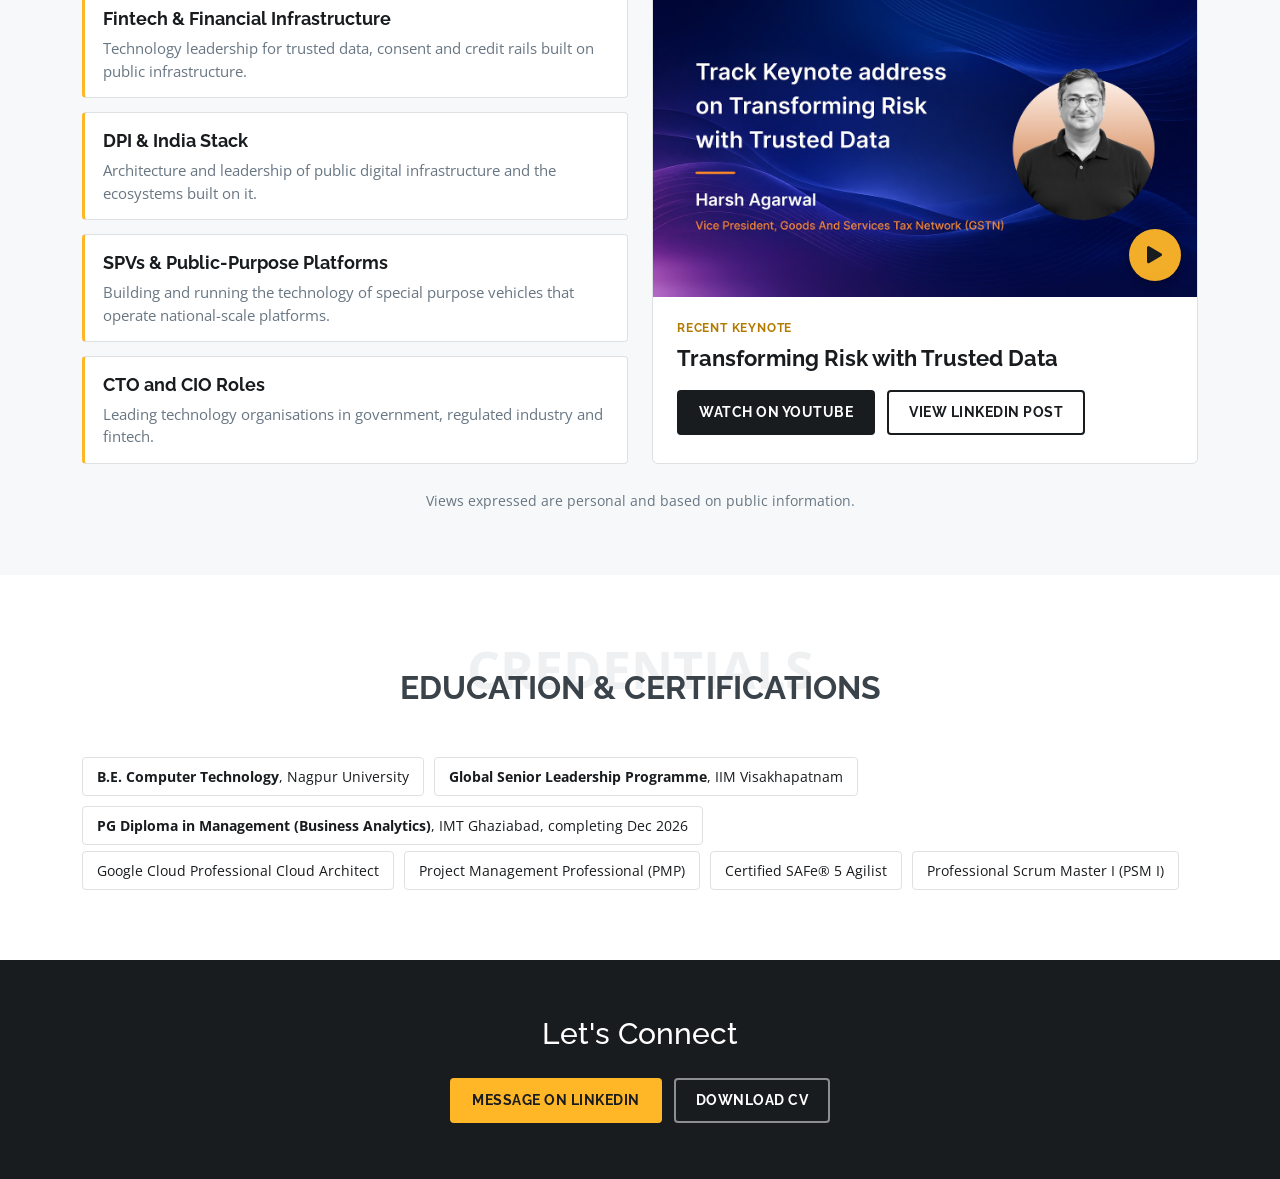
==== commit 6284988d: "Rename Speaking to Interests; reframe tiles around roles and opportunities Co-Authored-By: Claude So" ====
--- a/index.html
+++ b/index.html
@@ -61,7 +61,7 @@
 
   <!-- Main CSS -->
   <link href="assets/css/style.css?v=20261125" rel="stylesheet">
-  <link href="assets/css/home.css?v=9" rel="stylesheet">
+  <link href="assets/css/home.css?v=10" rel="stylesheet">
   <script type="application/ld+json">
     {
       "@context": "https://schema.org",
@@ -201,7 +201,7 @@
       <ul id="hm-menu-links">
         <li><a class="bi bi-bank2 nav-link scrollto" title="Home" href="#top">Home</a></li>
         <li><a class="bi bi-diagram-3-fill nav-link scrollto" title="Selected work" href="#work">Work</a></li>
-        <li><a class="bi bi-mic-fill nav-link scrollto" title="Speaking and advisory" href="#speaking">Speaking</a></li>
+        <li><a class="bi bi-bullseye nav-link scrollto" title="Areas of interest" href="#interests">Interests</a></li>
         <li><a class="bi bi-journal-text nav-link" title="Articles" href="blog/">Blog</a></li>
         <li><a class="bi bi-stack nav-link" title="Full resume" href="resume/">Resume</a></li>
         <li><a class="bi bi-linkedin nav-link" title="LinkedIn Profile" href="https://www.linkedin.com/in/agrharsh" target="_blank" rel="noopener noreferrer">LinkedIn</a></li>
@@ -346,19 +346,20 @@
       </div>
     </section>
 
-    <!-- ======= Speaking ======= -->
-    <section id="speaking" class="hm-section alt">
+    <!-- ======= Areas of interest ======= -->
+    <section id="interests" class="hm-section alt">
       <div class="container">
         <div class="section-title">
-          <span>Speaking &amp; Advisory</span>
+          <span>Opportunities</span>
           <h2>Areas of Interest</h2>
         </div>
         <div class="row hm-speak-row">
           <div class="col-lg-6 mb-4 mb-lg-0">
             <ul class="hm-topics">
-              <li><strong>India Stack &amp; DPI Forums</strong><small>Public digital infrastructure, interoperability and the ecosystems built on them</small></li>
-              <li><strong>Fintech Summits</strong><small>Trusted data, consent and responsible lending on public rails</small></li>
-              <li><strong>Industry &amp; Policy Roundtables</strong><small>Governing, scaling and evolving national technology platforms</small></li>
+              <li><strong>Fintech &amp; Financial Infrastructure</strong><small>Technology leadership for trusted data, consent and credit rails built on public infrastructure.</small></li>
+              <li><strong>DPI &amp; India Stack</strong><small>Architecture and leadership of public digital infrastructure and the ecosystems built on it.</small></li>
+              <li><strong>SPVs &amp; Public-Purpose Platforms</strong><small>Building and running the technology of special purpose vehicles that operate national-scale platforms.</small></li>
+              <li><strong>CTO and CIO Roles</strong><small>Leading technology organisations in government, regulated industry and fintech.</small></li>
             </ul>
           </div>
           <div class="col-lg-6">
--- a/assets/css/home.css
+++ b/assets/css/home.css
@@ -17,7 +17,7 @@
 .hm-home #navbar a { letter-spacing:0; }
 .hm-menu-toggle, .hm-header-identity { display:none; }
 .hm-home #navbar :is(a, button):focus-visible { outline:2px solid #ffb727; outline-offset:-2px; }
-.hm-home #work, .hm-home #speaking { scroll-margin-top:96px; }
+.hm-home #work, .hm-home #interests { scroll-margin-top:96px; }
 .hm-home #top { scroll-margin-top:96px; }
 .hm-eyebrow { color:#ffb727; font-family:"Raleway",sans-serif; font-size:13px; font-weight:700; letter-spacing:1px; margin-bottom:12px; text-transform:uppercase; }
 
@@ -76,7 +76,7 @@
 .hm-card .blog-read-more { margin-top:auto; padding-top:6px; }
 .hm-more { display:inline-block; margin-top:22px; font-weight:700; font-size:14px; }
 
-/* Speaking */
+/* Areas of interest */
 .hm-topics { list-style:none; margin:0; padding:0; display:grid; gap:14px; height:100%; grid-auto-rows:1fr; }
 .hm-topics li { display:flex; flex-direction:column; justify-content:center; background:#fff; border:1px solid #dde1e4; border-left:3px solid #ffb727; border-radius:4px; padding:14px 18px; color:#191c1f; font-size:15.5px; line-height:1.5; }
 .hm-topics li strong { font-family:"Raleway",sans-serif; font-size:18px; font-weight:700; color:#191c1f; }
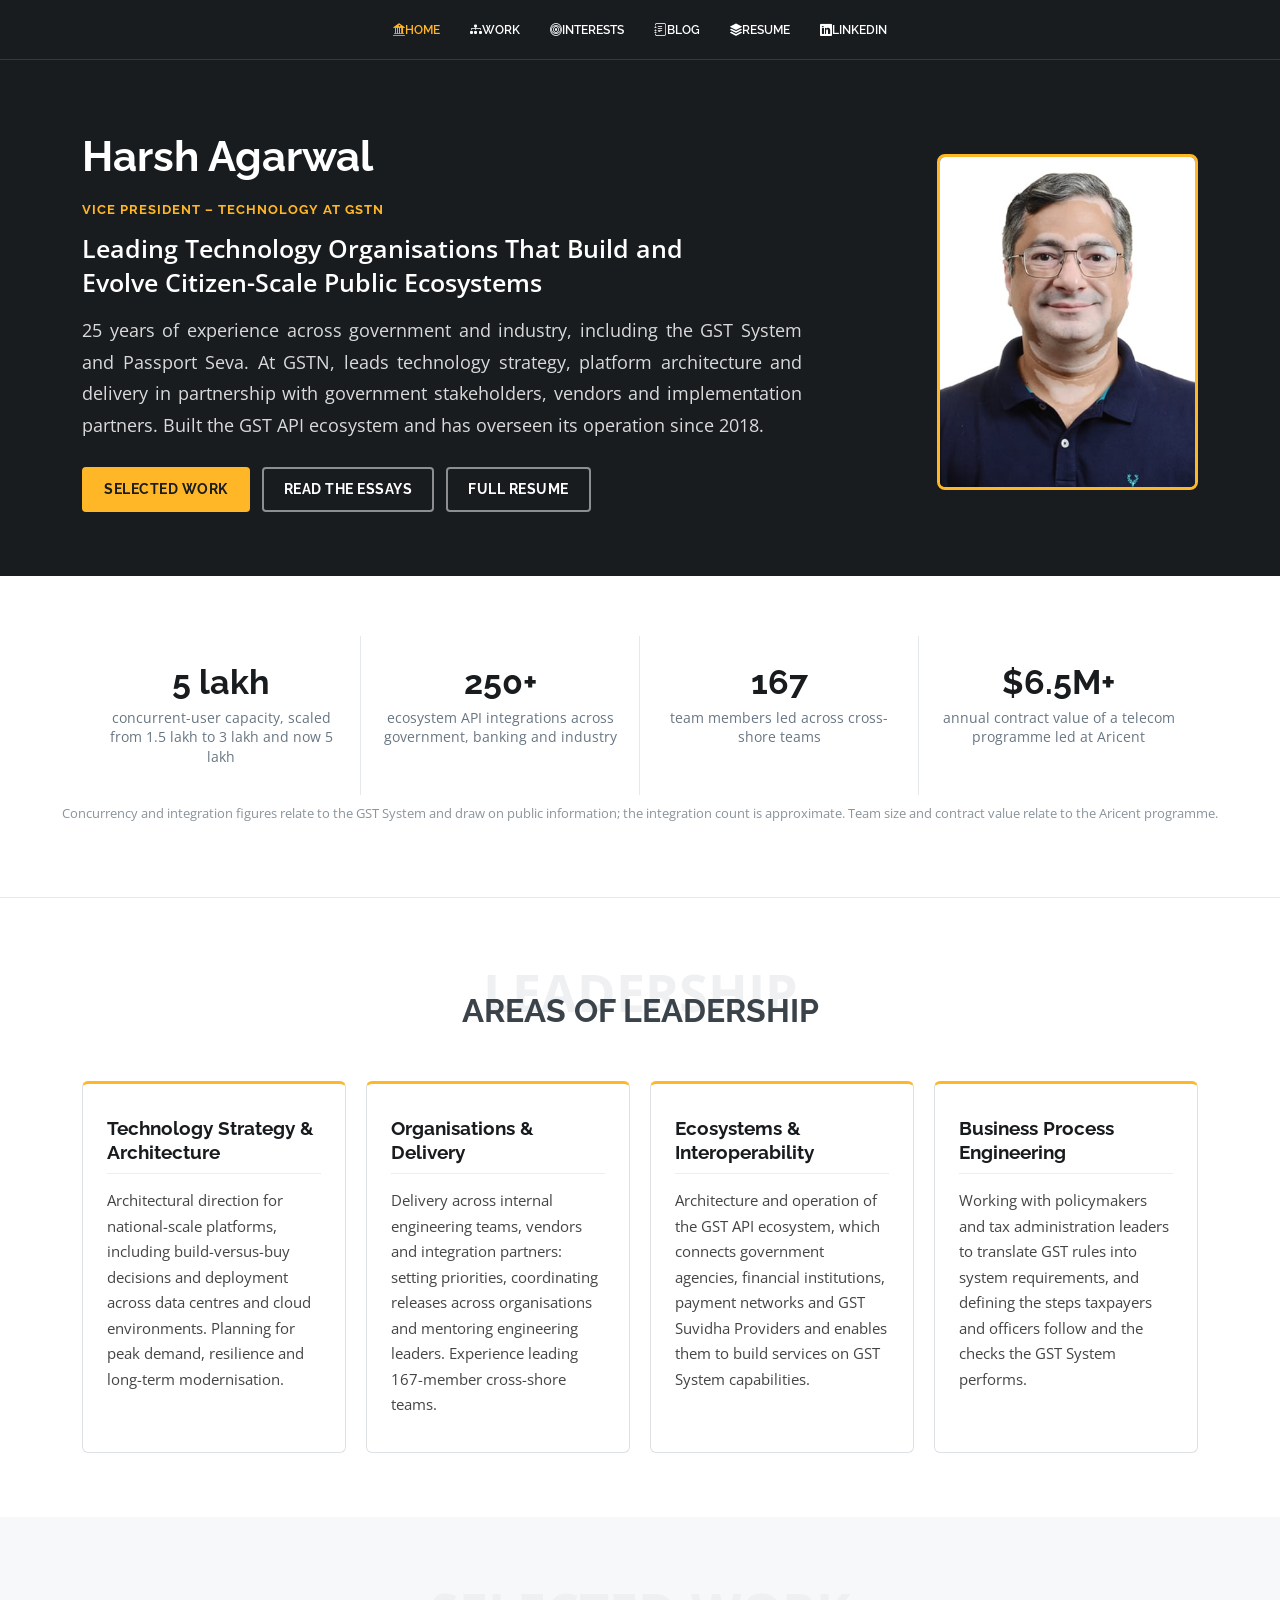
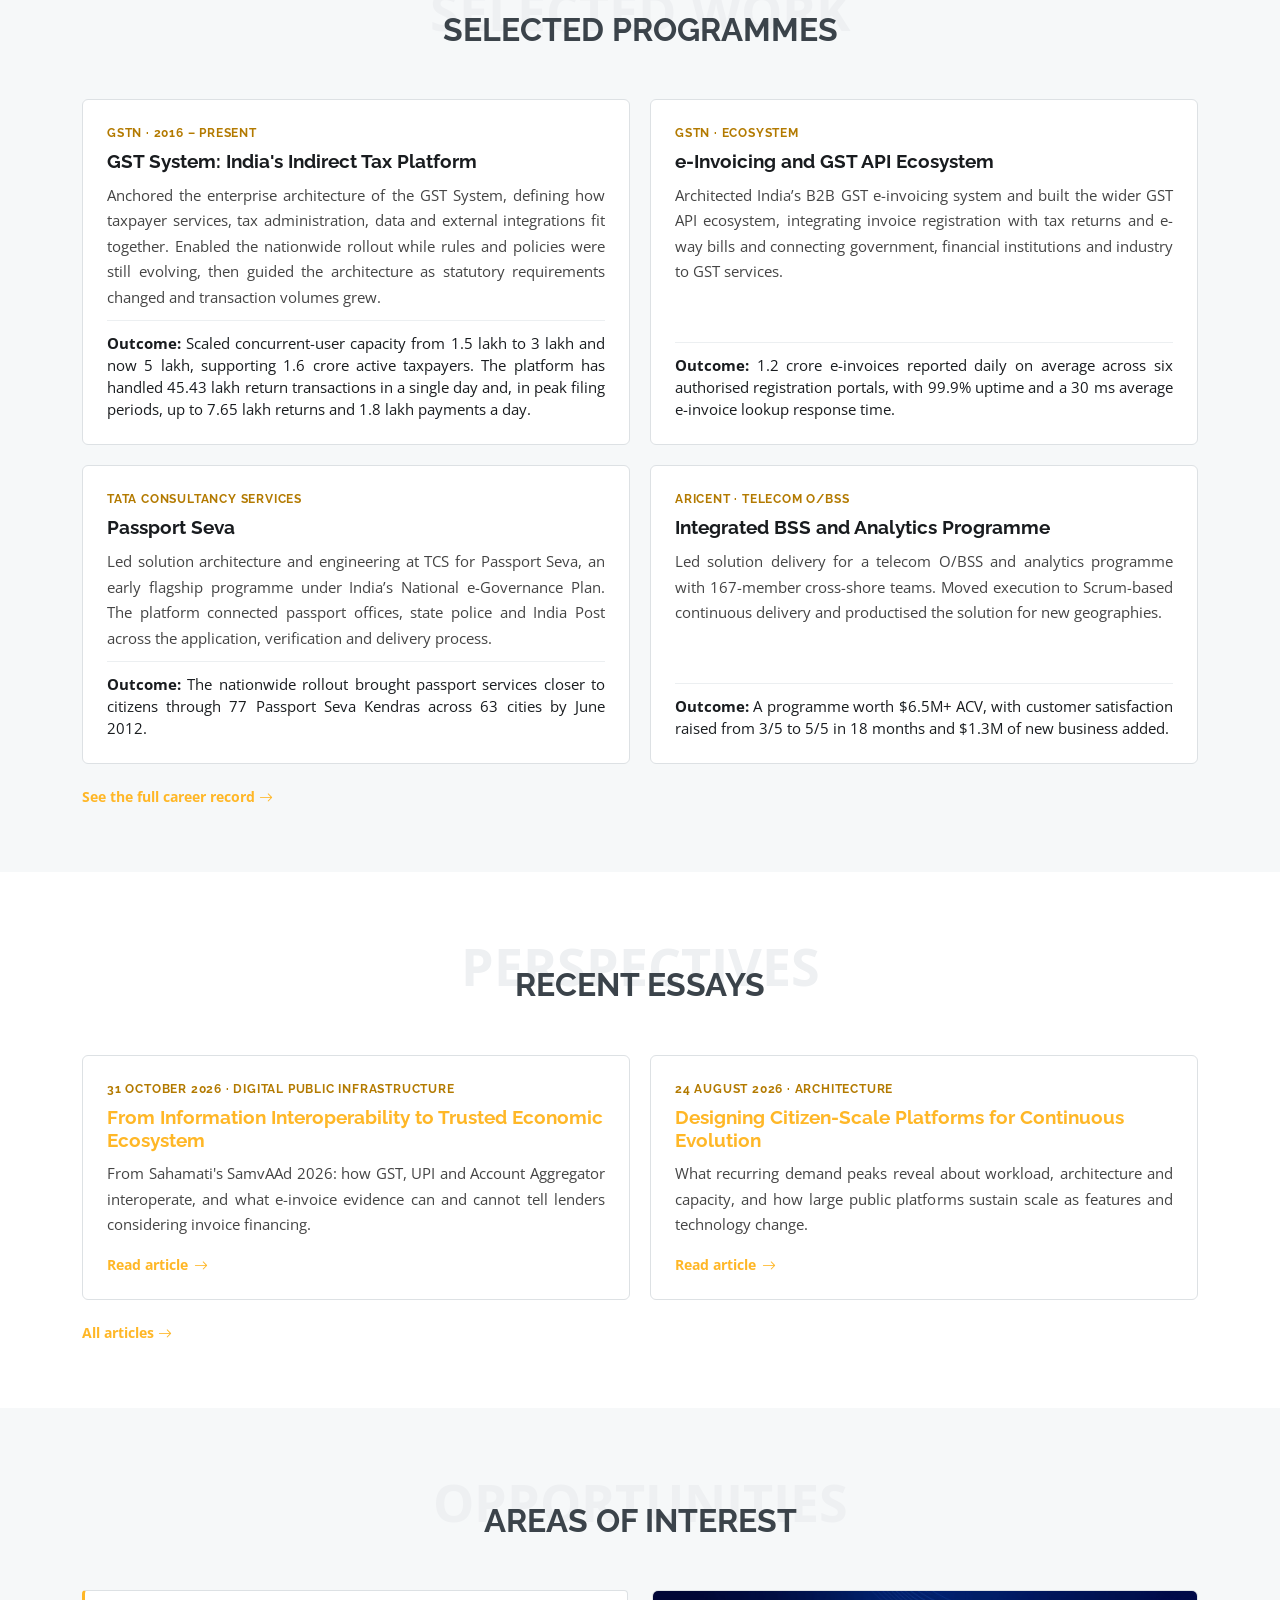
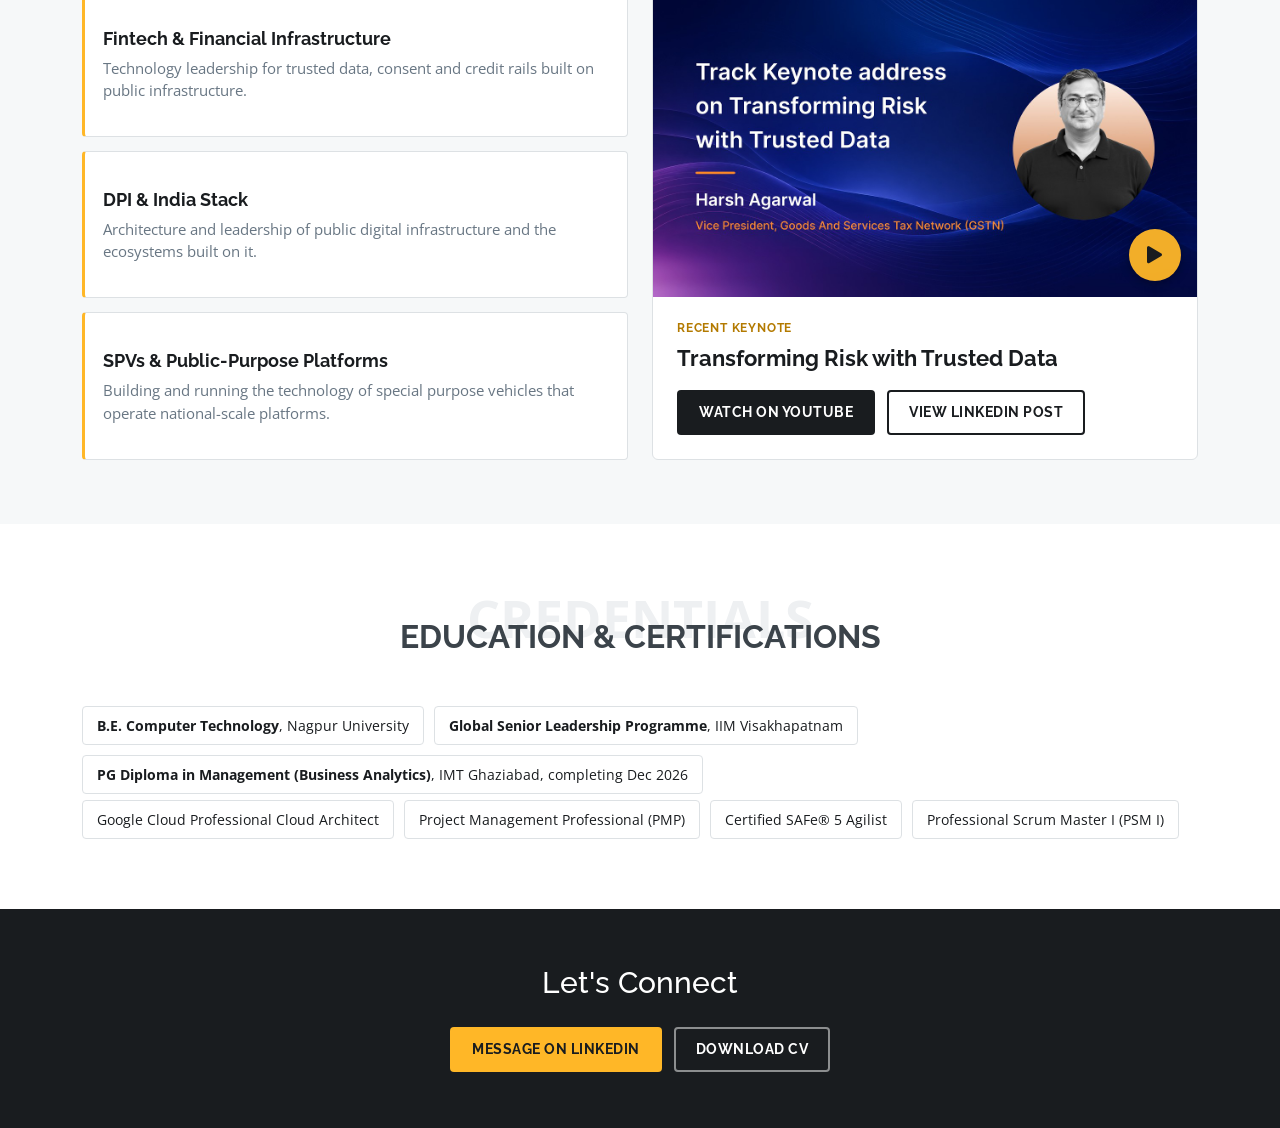
==== commit dc76eeed: "Remove CTO tile and disclaimer from Areas of Interest; update EDITING.md Co-Authored-By: Claude Sonn" ====
--- a/index.html
+++ b/index.html
@@ -61,7 +61,7 @@
 
   <!-- Main CSS -->
   <link href="assets/css/style.css?v=20261125" rel="stylesheet">
-  <link href="assets/css/home.css?v=10" rel="stylesheet">
+  <link href="assets/css/home.css?v=11" rel="stylesheet">
   <script type="application/ld+json">
     {
       "@context": "https://schema.org",
@@ -359,7 +359,6 @@
               <li><strong>Fintech &amp; Financial Infrastructure</strong><small>Technology leadership for trusted data, consent and credit rails built on public infrastructure.</small></li>
               <li><strong>DPI &amp; India Stack</strong><small>Architecture and leadership of public digital infrastructure and the ecosystems built on it.</small></li>
               <li><strong>SPVs &amp; Public-Purpose Platforms</strong><small>Building and running the technology of special purpose vehicles that operate national-scale platforms.</small></li>
-              <li><strong>CTO and CIO Roles</strong><small>Leading technology organisations in government, regulated industry and fintech.</small></li>
             </ul>
           </div>
           <div class="col-lg-6">
@@ -379,7 +378,6 @@
             </article>
           </div>
         </div>
-        <p class="hm-disclaimer">Views expressed are personal and based on public information.</p>
       </div>
     </section>
 
